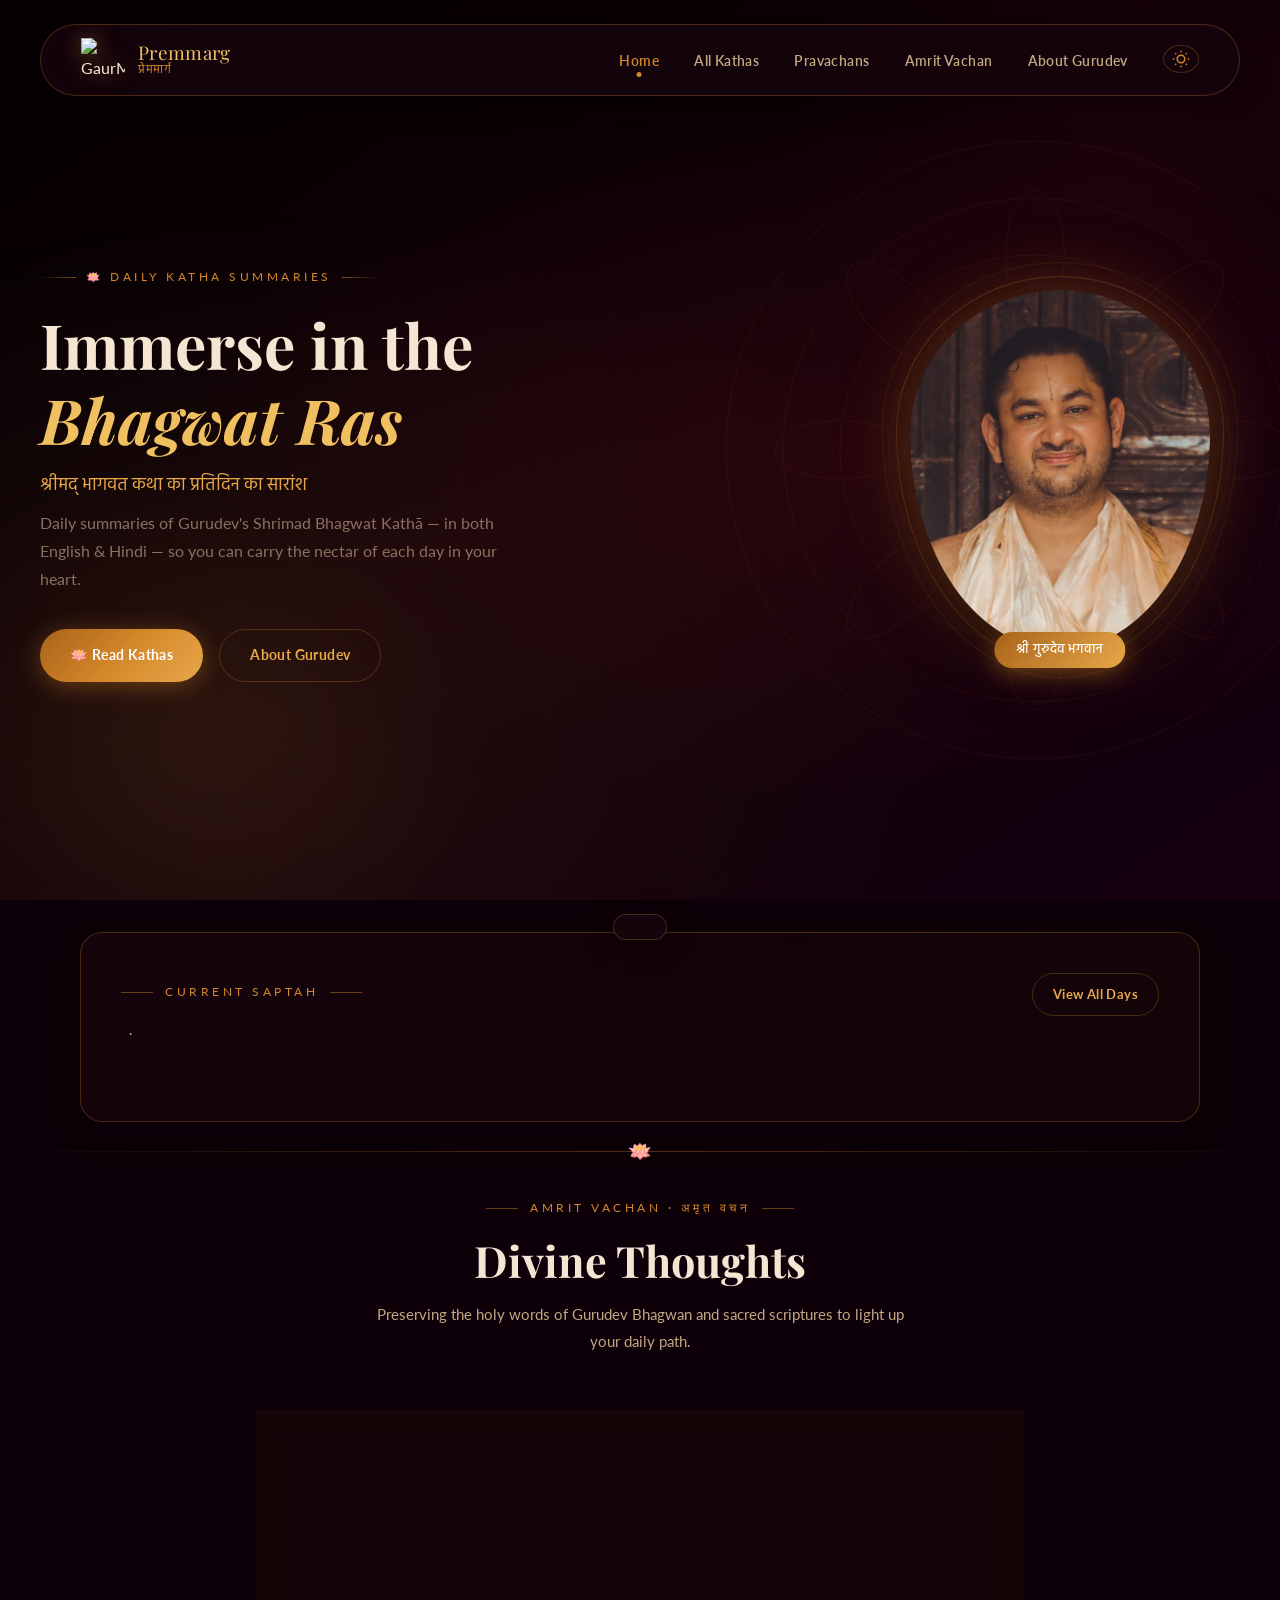
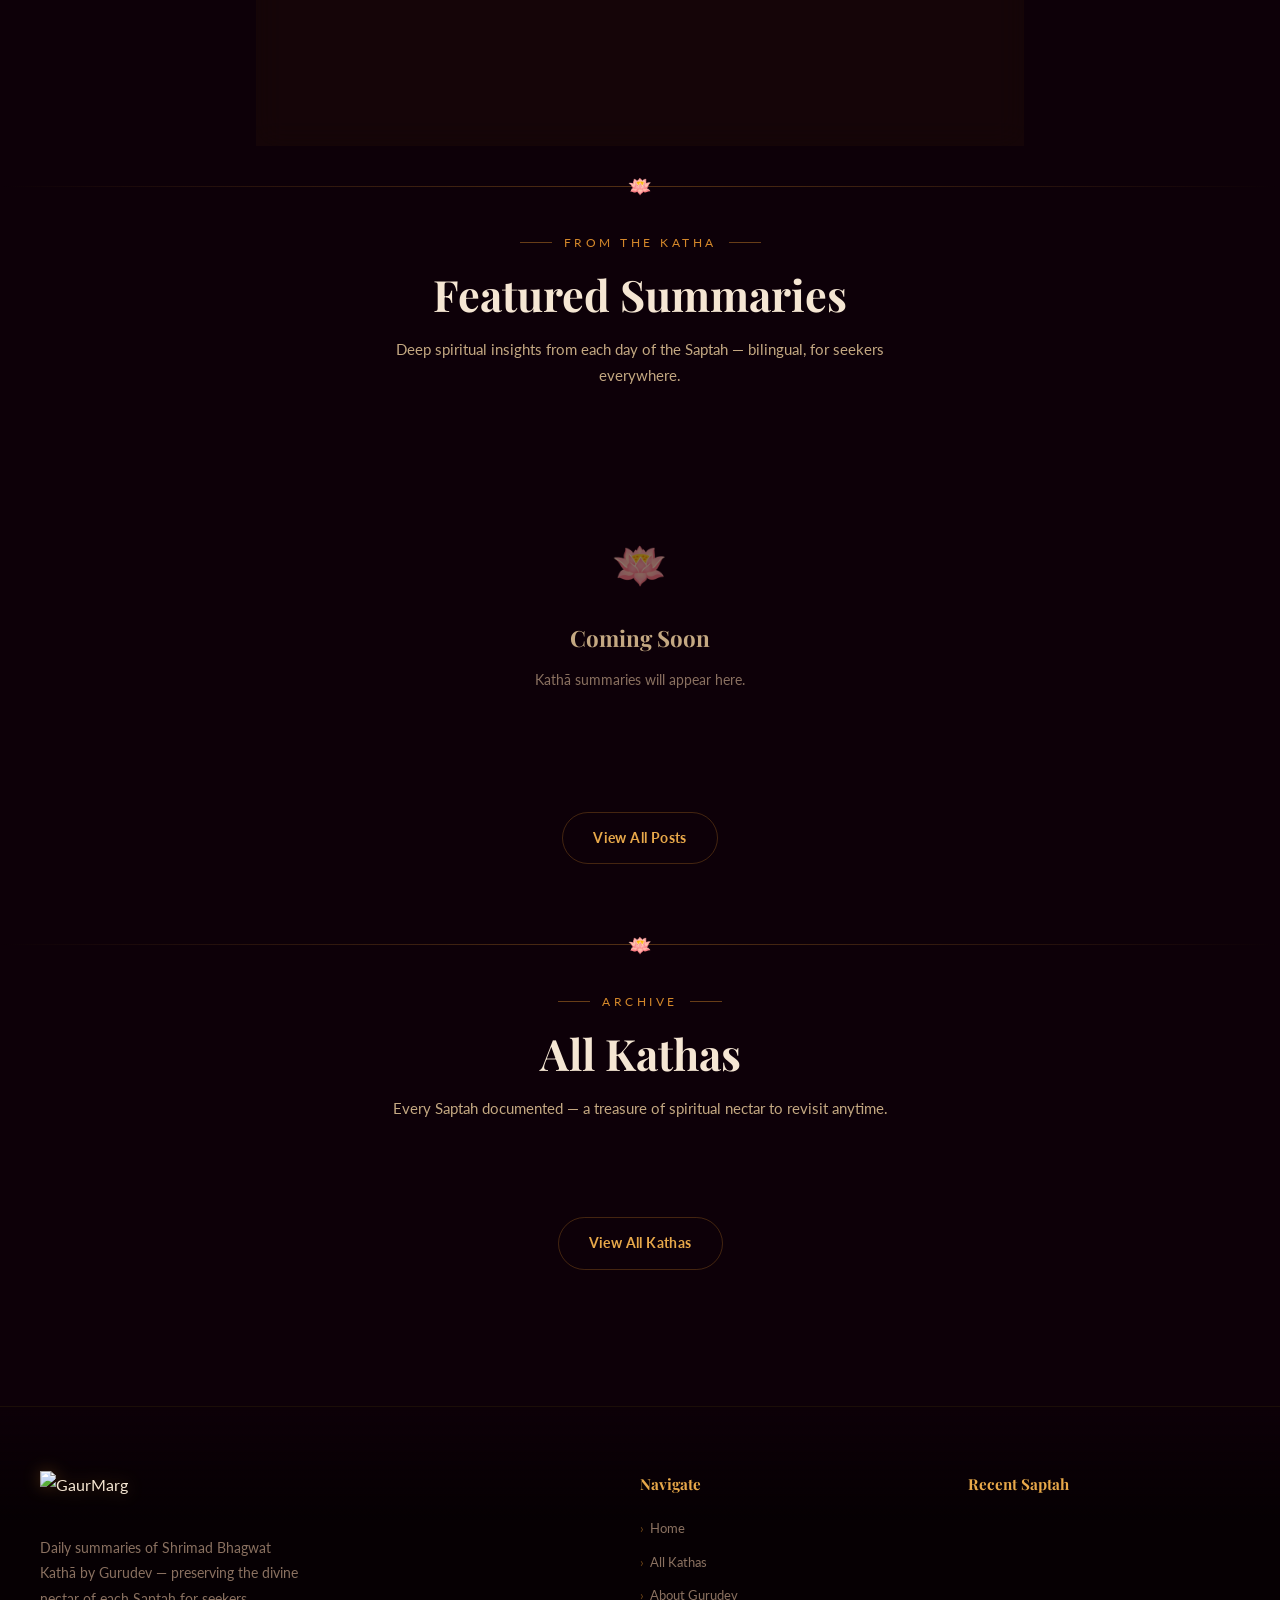
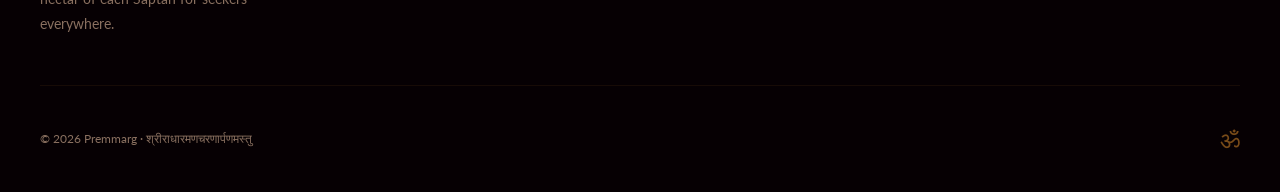
==== index.html @ 2e88b5cd "Support variable-duration Kathas (3-day and 7-day) and standalone Pravachans/Lectures" ====
<!DOCTYPE html>
<html lang="en">
<head>
  <meta charset="UTF-8">
  <meta name="viewport" content="width=device-width, initial-scale=1.0">
  <title>Premmarg – Shrimad Bhagwat Kathā Summaries</title>
  <meta name="description" content="Daily summaries of Shrimad Bhagwat Kathā by Gurudev — in English and Hindi. Immerse in the nectar of Bhagwat Ras.">
  <link rel="stylesheet" href="css/style.css?v=1.2">
  <script>
    (function() {
      var theme = localStorage.getItem('premmarg-theme') || 'dark';
      document.documentElement.setAttribute('data-theme', theme);
    })();
  </script>
</head>
<body data-page="home">

<!-- Lotus particles -->
<div class="page-bg"></div>
<div class="lotus-particles"></div>

<!-- Navbar -->
<nav class="navbar">
  <a href="index.html" class="nav-brand">
    <img src="uploads/logo.png" alt="GaurMarg" class="nav-logo">
    <div class="nav-brand-text">
      <span class="nav-brand-name">Premmarg</span>
      <span class="nav-brand-hi">प्रेममार्ग</span>
    </div>
  </a>
  <ul class="nav-links">
    <li><a href="index.html">Home</a></li>
    <li><a href="kathas.html">All Kathas</a></li>
    <li><a href="pravachans.html">Pravachans</a></li>
    <li><a href="quotes.html">Amrit Vachan</a></li>
    <li><a href="about.html">About Gurudev</a></li>
    <li>
      <button id="theme-toggle" class="btn-ghost" style="padding:4px 8px; border:1px solid var(--glass-border); border-radius:50%;" aria-label="Toggle Theme">
        <svg width="18" height="18" viewBox="0 0 24 24" fill="none" stroke="currentColor" stroke-width="2"><path d="M21 12.79A9 9 0 1 1 11.21 3 7 7 0 0 0 21 12.79z"></path></svg>
      </button>
    </li>
  </ul>
  <button class="nav-hamburger" aria-label="Menu" aria-expanded="false">
    <span></span><span></span><span></span>
  </button>
</nav>

<!-- HERO -->
<section class="hero">
  <div class="hero-glow"></div>
  <!-- SVG mandala in hero-mandala div -->
  <div class="hero-mandala">
    <svg viewBox="0 0 400 400" fill="none" stroke="#d4872a" stroke-width="0.6" xmlns="http://www.w3.org/2000/svg">
      <circle cx="200" cy="200" r="190"/>
      <circle cx="200" cy="200" r="155"/>
      <circle cx="200" cy="200" r="120"/>
      <circle cx="200" cy="200" r="90"/>
      <circle cx="200" cy="200" r="60"/>
      <!-- 8 petals -->
      <ellipse cx="200" cy="80" rx="18" ry="40" transform="rotate(0,200,200)"/>
      <ellipse cx="200" cy="80" rx="18" ry="40" transform="rotate(45,200,200)"/>
      <ellipse cx="200" cy="80" rx="18" ry="40" transform="rotate(90,200,200)"/>
      <ellipse cx="200" cy="80" rx="18" ry="40" transform="rotate(135,200,200)"/>
      <ellipse cx="200" cy="80" rx="18" ry="40" transform="rotate(180,200,200)"/>
      <ellipse cx="200" cy="80" rx="18" ry="40" transform="rotate(225,200,200)"/>
      <ellipse cx="200" cy="80" rx="18" ry="40" transform="rotate(270,200,200)"/>
      <ellipse cx="200" cy="80" rx="18" ry="40" transform="rotate(315,200,200)"/>
    </svg>
  </div>

  <div class="hero-inner">
    <div class="hero-text">
      <div class="hero-badge anim-hero-1">🪷 Daily Katha Summaries</div>
      <h1 class="hero-title anim-hero-2">
        Immerse in the<br><em>Bhagwat Ras</em>
      </h1>
      <p class="hero-hi anim-hero-3">श्रीमद् भागवत कथा का प्रतिदिन का सारांश</p>
      <p class="hero-desc anim-hero-3">Daily summaries of Gurudev's Shrimad Bhagwat Kathā — in both English &amp; Hindi — so you can carry the nectar of each day in your heart.</p>
      <div class="hero-actions anim-hero-4">
        <a href="kathas.html" class="btn btn-primary">🪷 Read Kathas</a>
        <a href="about.html" class="btn btn-outline">About Gurudev</a>
      </div>
    </div>

    <div class="hero-img-wrap anim-hero-5">
      <div class="hero-img-ring">
        <img src="uploads/gurudev.jpg" alt="Gurudev – Shrimad Bhagwat Katha">
        <div class="hero-img-label">श्री गुरुदेव भगवान</div>
      </div>
    </div>
  </div>
</section>

<!-- LATEST SAPTAH STRIP -->
<div style="max-width:1200px;margin:2rem auto 1.8rem;padding:0 2.5rem;">
  <div class="latest-saptah-strip reveal" id="latest-saptah-wrap">
    <div class="strip-header">
      <div>
        <div class="section-label" style="text-align:left;justify-content:flex-start;">Current Saptah</div>
        <h2 class="section-title" id="latest-saptah-title" style="font-size:1.6rem;margin-bottom:0.3rem;">
          <span class="strip-saptah-title"></span>
        </h2>
        <div class="strip-meta">
          <span class="strip-saptah-loc"></span>
          <span>·</span>
          <span class="strip-saptah-year"></span>
        </div>
        <p style="font-family:var(--font-hindi);color:var(--saffron);font-size:0.95rem;margin-top:0.3rem;" class="strip-saptah-title-hi"></p>
      </div>
      <a href="#" class="btn btn-sm btn-outline strip-saptah-link">View All Days</a>
    </div>
    <div class="strip-days" id="strip-days"></div>
  </div>
</div>

<hr class="hr-gold">

<!-- DAILY QUOTES (AMRIT VACHAN) -->
<section class="section section-quotes" style="padding: 1.8rem 1.4rem 2rem;">
  <div class="section-header">
    <div class="section-label">Amrit Vachan · अमृत वचन</div>
    <h2 class="section-title">Divine Thoughts</h2>
    <p class="section-desc">Preserving the holy words of Gurudev Bhagwan and sacred scriptures to light up your daily path.</p>
  </div>
  
  <div class="quotes-container">
    <div class="glass-card quote-card reveal">
      <div class="quote-symbol quote-open">“</div>
      <div class="quote-content-wrap">
        <p class="quote-text-hi font-hindi" id="quote-hi" style="transition: opacity 0.25s;">कमल के समान बनो—संसार के कीचड़ में रहकर भी अपनी पवित्रता और सुगंध को कभी मत खोना।</p>
        <p class="quote-text-en" id="quote-en" style="transition: opacity 0.25s;">Be like a lotus—even when living in the mud of the world, never lose your purity and fragrance.</p>
        <div class="quote-source" id="quote-source" style="transition: opacity 0.25s;">— श्री गुरुदेव भगवान (Gurudev Bhagwan)</div>
      </div>
      <div class="quote-symbol quote-close">”</div>
      
      <div style="display:flex; gap:12px; flex-wrap:wrap; justify-content:center; margin-top:0.5rem; width:100%; position:relative; z-index:3;">
        <button class="btn btn-sm btn-outline" id="next-quote-btn" style="border-radius: var(--radius-full); padding: 8px 20px;">
          दूसरा विचार (Next Quote) &nbsp;➔
        </button>
        <a href="quotes.html" class="btn btn-sm btn-outline" style="border-radius: var(--radius-full); padding: 8px 20px; text-decoration:none; display:inline-flex; align-items:center;">
          सभी विचार (All Quotes) &nbsp;🪷
        </a>
      </div>
    </div>
  </div>
</section>

<hr class="hr-gold">

<!-- FEATURED POSTS -->
<section class="section">
  <div class="section-header">
    <div class="section-label">From the Katha</div>
    <h2 class="section-title">Featured Summaries</h2>
    <p class="section-desc">Deep spiritual insights from each day of the Saptah — bilingual, for seekers everywhere.</p>
  </div>
  <div id="featured-posts-wrap"></div>
  <div class="text-center" style="margin-top:2.5rem;">
    <a href="kathas.html" class="btn btn-outline">View All Posts</a>
  </div>
</section>

<hr class="hr-gold">

<!-- ALL SAPTAHS -->
<section class="section">
  <div class="section-header">
    <div class="section-label">Archive</div>
    <h2 class="section-title">All Kathas</h2>
    <p class="section-desc">Every Saptah documented — a treasure of spiritual nectar to revisit anytime.</p>
  </div>
  <div id="all-saptahs-wrap"></div>
  <div class="text-center" style="margin-top:2.5rem;">
    <a href="kathas.html" class="btn btn-outline">View All Kathas</a>
  </div>
</section>

<!-- FOOTER -->
<footer>
  <div class="footer-inner">
    <div class="footer-brand">
      <img src="uploads/logo.png" alt="GaurMarg" class="footer-brand-logo">
      <p>Daily summaries of Shrimad Bhagwat Kathā by Gurudev — preserving the divine nectar of each Saptah for seekers everywhere.</p>
    </div>
    <div class="footer-col">
      <h4>Navigate</h4>
      <ul>
        <li><a href="index.html">Home</a></li>
        <li><a href="kathas.html">All Kathas</a></li>
        <li><a href="about.html">About Gurudev</a></li>
      </ul>
    </div>
    <div class="footer-col">
      <h4>Recent Saptah</h4>
      <ul id="footer-saptahs"></ul>
    </div>
  </div>
  <div class="footer-bottom">
    <span>© 2026 Premmarg · श्रीराधारमणचरणार्पणमस्तु</span>
    <span class="footer-om">ॐ</span>
  </div>
</footer>

<div id="toast"></div>
<script src="js/data.js"></script>
<script src="js/app.js"></script>
<script>
  // Populate footer saptahs
  document.addEventListener('DOMContentLoaded', () => {
    const ul = document.getElementById('footer-saptahs');
    if (ul) {
      ul.innerHTML = Data.getSaptahs().slice(0,4).map(s =>
        `<li><a href="katha.html?slug=${s.slug}">${s.title} ${s.year}</a></li>`
      ).join('');
    }
  });
</script>
</body>
</html>
---- css/style.css ----
/* ============================================================
   PREMMARG BLOG — Spiritual Design System
   Shrimad Bhagwat Kathā Blog Platform
   ============================================================ */

@import url('https://fonts.googleapis.com/css2?family=Playfair+Display:ital,wght@0,400;0,600;0,700;1,400;1,600&family=Lato:wght@300;400;700&family=Hind:wght@300;400;500;600&family=Tiro+Devanagari+Hindi&display=swap');

/* ===== CSS VARIABLES ===== */
:root {
  --bg-deep:        #060003;
  --bg-primary:     #0d0008;
  --bg-secondary:   #150010;
  --bg-card:        rgba(22, 4, 12, 0.85);

  --saffron:        #d4872a;
  --saffron-light:  #e8a84a;
  --saffron-dark:   #a86218;
  --gold:           #f0c060;
  --gold-light:     #ffd97a;
  --crimson:        #8b1a1a;
  --crimson-light:  #b02424;
  --lotus-pink:     #c4607a;
  --maroon:         #4a0010;

  --text-primary:   #f5e6d3;
  --text-secondary: #c4a882;
  --text-muted:     #8a7060;
  --text-gold:      #f0c060;

  --glass-bg:          rgba(212, 135, 42, 0.04);
  --glass-bg-hover:    rgba(212, 135, 42, 0.09);
  --glass-border:      rgba(212, 135, 42, 0.28); /* Highlighted borders for clear separation */
  --glass-border-hover:rgba(212, 135, 42, 0.65); /* Highlighted hover state */
  --glass-glow:        rgba(212, 135, 42, 0.18);

  --font-heading: 'Playfair Display', Georgia, serif;
  --font-body:    'Lato', sans-serif;
  --font-hindi:   'Hind', 'Tiro Devanagari Hindi', sans-serif;

  --radius-sm:   8px;
  --radius-md:   14px;
  --radius-lg:   22px;
  --radius-xl:   32px;
  --radius-full: 9999px;

  --shadow-card:  0 4px 30px rgba(0,0,0,0.45);
  --shadow-glow:  0 0 40px rgba(212,135,42,0.2);
  --shadow-hover: 0 10px 45px rgba(212,135,42,0.28);

  --transition-fast: 0.2s ease;
  --transition-mid:  0.38s ease;
  --transition-slow: 0.65s ease;
}

[data-theme="light"] {
  --bg-deep:        #f8fafc;
  --bg-primary:     #ffffff;
  --bg-secondary:   #f1f5f9;
  --bg-card:        #ffffff;

  --saffron:        #ea580c; /* Vibrant orange / saffron */
  --saffron-light:  #f97316;
  --saffron-dark:   #c2410c;
  --gold:           #b45309;
  --gold-light:     #d97706;
  --crimson:        #991b1b;
  --crimson-light:  #dc2626;
  --lotus-pink:     #db2777;
  --maroon:         #7f1d1d;

  --text-primary:   #0f172a; /* Deep slate navy for headings */
  --text-secondary: #334155; /* Charcoal for body copy */
  --text-muted:     #64748b; /* Slate gray for captions */
  --text-gold:      #ea580c;

  --glass-bg:          rgba(255, 255, 255, 0.85);
  --glass-bg-hover:    rgba(248, 250, 252, 0.95);
  --glass-border:      rgba(226, 232, 240, 0.8);
  --glass-border-hover:rgba(203, 213, 225, 1);
  --glass-glow:        rgba(234, 88, 12, 0.05);

  --shadow-card:  0 10px 30px rgba(15, 23, 42, 0.08);
  --shadow-glow:  0 0 40px rgba(234, 88, 12, 0.04);
  --shadow-hover: 0 20px 40px rgba(15, 23, 42, 0.15);
}

[data-theme="light"] .strip-day {
  background: var(--bg-card);
  border-color: var(--glass-border);
}
[data-theme="light"] .strip-day:hover {
  background: var(--glass-bg-hover);
  border-color: var(--saffron);
  box-shadow: var(--shadow-card);
}

/* ===== RESET ===== */
*, *::before, *::after { box-sizing: border-box; margin: 0; padding: 0; }
html { scroll-behavior: smooth; font-size: 16px; }
img, video { max-width: 100%; display: block; }
a { color: inherit; }
button { font-family: inherit; cursor: pointer; }

/* ===== BASE ===== */
body {
  background: var(--bg-primary);
  color: var(--text-primary);
  font-family: var(--font-body);
  line-height: 1.75;
  min-height: 100vh;
  overflow-x: hidden;
}

/* ===== SCROLLBAR ===== */
::-webkit-scrollbar { width: 5px; }
::-webkit-scrollbar-track { background: var(--bg-deep); }
::-webkit-scrollbar-thumb { background: var(--saffron-dark); border-radius: 3px; }
::-webkit-scrollbar-thumb:hover { background: var(--saffron); }

/* ===== FIXED BACKGROUND ===== */
.page-bg {
  position: fixed;
  inset: 0;
  z-index: -2;
  background: linear-gradient(145deg, var(--bg-deep) 0%, var(--bg-primary) 45%, var(--bg-secondary) 100%);
  overflow: hidden;
  pointer-events: none;
}
.page-bg::before {
  content: '';
  position: absolute;
  width: 700px; height: 700px;
  background: radial-gradient(circle, rgba(139,26,26,0.1) 0%, transparent 70%);
  top: -200px; right: -200px;
  border-radius: 50%;
  animation: float-orb 10s ease-in-out infinite;
}
.page-bg::after {
  content: '';
  position: absolute;
  width: 600px; height: 600px;
  background: radial-gradient(circle, rgba(212,135,42,0.07) 0%, transparent 70%);
  bottom: -150px; left: -100px;
  border-radius: 50%;
  animation: float-orb 13s ease-in-out infinite reverse;
}

/* ===== LOTUS PARTICLES ===== */
.lotus-particles {
  position: fixed;
  inset: 0;
  z-index: -1;
  pointer-events: none;
  overflow: hidden;
}
.lotus-p {
  position: absolute;
  opacity: 0;
  color: var(--saffron);
  animation: lotus-float linear infinite;
  font-size: 1rem;
}

/* ===== NAVBAR ===== */
.navbar {
  position: fixed;
  top: 1.5rem;
  left: 50%;
  transform: translateX(-50%);
  width: calc(100% - 3rem);
  max-width: 1200px;
  height: 72px;
  z-index: 1000;
  display: flex;
  align-items: center;
  justify-content: space-between;
  padding: 0 2.5rem;
  background: var(--bg-card);
  backdrop-filter: blur(24px);
  -webkit-backdrop-filter: blur(24px);
  border: 1.5px solid var(--glass-border);
  border-radius: var(--radius-full);
  box-shadow: var(--shadow-card);
  transition: var(--transition-mid);
}
.navbar.scrolled {
  top: 0.75rem;
  height: 64px;
  background: var(--bg-primary);
  border-color: var(--glass-border-hover);
  box-shadow: var(--shadow-hover);
}
.nav-brand {
  display: flex;
  align-items: center;
  gap: 13px;
  text-decoration: none;
}
.nav-logo {
  height: 44px;
  width: 44px;
  object-fit: contain;
  filter: drop-shadow(0 0 10px rgba(212,135,42,0.5));
  transition: var(--transition-fast);
}
.nav-brand:hover .nav-logo { filter: drop-shadow(0 0 16px rgba(212,135,42,0.8)); }
.nav-brand-text { display: flex; flex-direction: column; line-height: 1.2; }
.nav-brand-name {
  font-family: var(--font-heading);
  font-size: 1.18rem;
  color: var(--gold);
  letter-spacing: 0.3px;
}
.nav-brand-hi {
  font-family: var(--font-hindi);
  font-size: 0.72rem;
  color: var(--saffron);
  letter-spacing: 0.5px;
}
.nav-links {
  display: flex;
  align-items: center;
  gap: 2.2rem;
  list-style: none;
}
.nav-links a {
  color: var(--text-secondary);
  text-decoration: none;
  font-size: 0.88rem;
  font-weight: 600;
  letter-spacing: 0.4px;
  position: relative;
  transition: var(--transition-fast);
  padding: 6px 0;
}
.nav-links a::after {
  content: '';
  position: absolute;
  bottom: -2px; left: 50%;
  transform: translateX(-50%) scale(0);
  width: 5px; height: 5px;
  background: var(--saffron);
  border-radius: 50%;
  transition: var(--transition-fast);
}
.nav-links a:hover,
.nav-links a.active { color: var(--saffron); }
.nav-links a:hover::after,
.nav-links a.active::after { transform: translateX(-50%) scale(1); }
.nav-hamburger {
  display: none;
  flex-direction: column;
  gap: 5px;
  padding: 6px;
  background: none;
  border: none;
}
.nav-hamburger span {
  width: 22px; height: 2px;
  background: var(--saffron);
  border-radius: 2px;
  transition: var(--transition-fast);
  display: block;
}

/* Mobile nav */
@media (max-width: 660px) {
  .nav-hamburger { display: flex; }
  .nav-links {
    display: none;
    position: fixed;
    top: 88px; /* Position right below the floating navbar */
    left: 1.5rem; right: 1.5rem;
    flex-direction: column;
    background: var(--bg-card);
    backdrop-filter: blur(24px);
    border: 1.5px solid var(--glass-border);
    border-radius: var(--radius-lg);
    box-shadow: var(--shadow-hover);
    padding: 1.8rem 2rem;
    gap: 1.4rem;
    align-items: flex-start;
    z-index: 999;
  }
  .nav-links.open { display: flex; }
  .navbar { padding: 0 1.4rem; }
}

/* ===== HERO ===== */
.hero {
  min-height: 100vh;
  display: flex;
  align-items: center;
  position: relative;
  overflow: hidden;
  padding: 100px 2.5rem 60px;
}
.hero-glow {
  position: absolute;
  inset: 0;
  background:
    radial-gradient(ellipse at 65% 50%, rgba(139,26,26,0.2) 0%, transparent 55%),
    radial-gradient(ellipse at 20% 80%, rgba(212,135,42,0.1) 0%, transparent 50%);
  pointer-events: none;
}
.hero-mandala {
  position: absolute;
  right: -80px; top: 50%;
  transform: translateY(-50%);
  width: 650px; height: 650px;
  opacity: 0.07; /* Increased opacity for better visibility */
  animation: spin-slow 80s linear infinite;
  pointer-events: none;
}
.hero-mandala svg { width: 100%; height: 100%; }
.hero-inner {
  position: relative;
  z-index: 2;
  max-width: 1200px;
  margin: 0 auto;
  width: 100%;
  display: grid;
  grid-template-columns: 1fr 360px;
  gap: 4rem;
  align-items: center;
}
.hero-badge {
  display: inline-flex;
  align-items: center;
  gap: 10px;
  font-size: 0.72rem;
  letter-spacing: 3.5px;
  text-transform: uppercase;
  color: var(--saffron);
  margin-bottom: 1.2rem;
}
.hero-badge::before, .hero-badge::after {
  content: '';
  height: 1px; width: 36px;
  background: linear-gradient(90deg, transparent, var(--saffron));
  opacity: 0.6;
}
.hero-badge::after { background: linear-gradient(90deg, var(--saffron), transparent); }
.hero-title {
  font-family: var(--font-heading);
  font-size: clamp(2.4rem, 5vw, 3.9rem);
  font-weight: 700;
  line-height: 1.2;
  margin-bottom: 0.8rem;
  color: var(--text-primary);
}
.hero-title em { color: var(--gold); font-style: italic; }
.hero-hi {
  font-family: var(--font-hindi);
  font-size: 1.15rem;
  color: var(--saffron-light);
  margin-bottom: 0.5rem;
  line-height: 1.8;
}
.hero-desc {
  font-size: 0.97rem;
  color: var(--text-muted);
  max-width: 480px;
  line-height: 1.8;
  margin-bottom: 2.2rem;
}
.hero-actions {
  display: flex;
  gap: 1rem;
  flex-wrap: wrap;
}

/* Hero image */
.hero-img-wrap {
  position: relative;
  display: flex;
  justify-content: center;
  z-index: 1;
}
.hero-img-wrap::before {
  content: '';
  position: absolute;
  width: 380px; height: 380px;
  background: radial-gradient(circle, rgba(212, 135, 42, 0.16) 0%, transparent 70%);
  top: 50%; left: 50%;
  transform: translate(-50%, -50%);
  z-index: -1;
  pointer-events: none;
  animation: ring-breathe 8s ease-in-out infinite;
}
.hero-img-ring {
  position: relative;
  width: 300px; height: 360px;
  z-index: 2;
}
.hero-img-ring::before,
.hero-img-ring::after {
  content: '';
  position: absolute;
  border-radius: 50% 50% 50% 50% / 40% 40% 60% 60%;
  border: 1px solid rgba(212,135,42,0.25);
  animation: ring-breathe 5s ease-in-out infinite;
}
.hero-img-ring::before { inset: -14px; }
.hero-img-ring::after  { inset: -28px; border-color: rgba(212,135,42,0.1); animation-delay: 0.8s; }
.hero-img-ring img {
  width: 100%; height: 100%;
  object-fit: cover;
  border-radius: 50% 50% 50% 50% / 40% 40% 60% 60%;
  box-shadow: 0 0 70px rgba(212,135,42,0.35), 0 20px 60px rgba(0,0,0,0.5);
  filter: brightness(0.95) saturate(1.1);
}
.hero-img-label {
  position: absolute;
  bottom: -18px; left: 50%;
  transform: translateX(-50%);
  background: linear-gradient(135deg, var(--saffron-dark), var(--saffron-light));
  color: #fff;
  padding: 7px 22px;
  border-radius: var(--radius-full);
  font-family: var(--font-hindi);
  font-size: 0.8rem;
  font-weight: 500;
  white-space: nowrap;
  box-shadow: 0 4px 24px rgba(212,135,42,0.45);
  letter-spacing: 0.3px;
}

/* ===== BUTTONS ===== */
.btn {
  display: inline-flex;
  align-items: center;
  gap: 8px;
  padding: 13px 30px;
  border-radius: var(--radius-full);
  font-size: 0.88rem;
  font-weight: 700;
  letter-spacing: 0.4px;
  text-decoration: none;
  border: none;
  cursor: pointer;
  transition: var(--transition-mid);
  white-space: nowrap;
  font-family: var(--font-body);
}
.btn-primary {
  background: linear-gradient(135deg, var(--saffron-dark) 0%, var(--saffron) 50%, var(--saffron-light) 100%);
  color: #fff;
  box-shadow: 0 4px 24px rgba(212,135,42,0.38);
}
.btn-primary:hover {
  transform: translateY(-3px);
  box-shadow: 0 10px 36px rgba(212,135,42,0.55);
}
.btn-outline {
  background: transparent;
  color: var(--saffron-light);
  border: 1px solid var(--glass-border);
}
.btn-outline:hover {
  background: var(--glass-bg-hover);
  border-color: rgba(212,135,42,0.45);
  transform: translateY(-3px);
}
.btn-sm {
  padding: 9px 20px;
  font-size: 0.81rem;
}
.btn-ghost {
  background: transparent;
  color: var(--saffron);
  border: none;
  padding: 8px 0;
  font-size: 0.85rem;
  display: inline-flex;
  align-items: center;
  gap: 6px;
  transition: var(--transition-fast);
}
.btn-ghost:hover { gap: 12px; color: var(--saffron-light); }

/* ===== SECTION ===== */
.section {
  padding: 4.5rem 2.5rem;
  max-width: 1200px;
  margin: 0 auto;
  width: 100%;
}
.hr-gold + .section,
.hr-gold + .section-quotes {
  padding-top: 1.8rem !important;
}
.full-width-section {
  padding: 80px 2.5rem;
  width: 100%;
}
.full-width-section > .section-inner {
  max-width: 1200px;
  margin: 0 auto;
}
.section-header {
  text-align: center;
  margin-bottom: 3.5rem;
}
.section-label {
  display: inline-flex;
  align-items: center;
  gap: 12px;
  font-size: 0.72rem;
  letter-spacing: 3.5px;
  text-transform: uppercase;
  color: var(--saffron);
  margin-bottom: 0.9rem;
}
.section-label::before,
.section-label::after {
  content: '';
  width: 32px; height: 1px;
  background: var(--saffron);
  opacity: 0.45;
}
.section-title {
  font-family: var(--font-heading);
  font-size: clamp(1.9rem, 3.5vw, 2.7rem);
  color: var(--text-primary);
  margin-bottom: 0.9rem;
  line-height: 1.25;
}
.section-desc {
  color: var(--text-secondary);
  max-width: 540px;
  margin: 0 auto;
  font-size: 0.95rem;
}

/* ===== GLASS CARD ===== */
.glass-card {
  background: var(--glass-bg);
  border: 1.5px solid var(--glass-border);
  border-radius: var(--radius-lg);
  backdrop-filter: blur(14px);
  -webkit-backdrop-filter: blur(14px);
  transition: var(--transition-mid);
  overflow: hidden;
}
.glass-card:hover {
  background: var(--glass-bg-hover);
  border-color: var(--glass-border-hover);
  box-shadow: var(--shadow-hover);
  transform: translateY(-5px);
}
.glass-card-link {
  text-decoration: none;
  color: inherit;
  display: block;
}

/* ===== SAPTAH CARDS ===== */
.saptah-grid {
  display: grid;
  grid-template-columns: repeat(auto-fill, minmax(340px, 1fr));
  gap: 1.6rem;
}
.saptah-card {
  padding: 2.2rem;
  position: relative;
}
.saptah-card::before {
  content: '';
  position: absolute;
  top: 0; left: 2rem; right: 2rem;
  height: 2px;
  background: linear-gradient(90deg, transparent, var(--saffron), transparent);
  opacity: 0;
  transition: var(--transition-mid);
}
.glass-card:hover .saptah-card::before,
.saptah-card:hover::before { opacity: 1; }
.saptah-year-tag {
  display: inline-flex;
  align-items: center;
  gap: 6px;
  background: rgba(212,135,42,0.1);
  border: 1px solid rgba(212,135,42,0.22);
  border-radius: var(--radius-full);
  padding: 3px 14px;
  font-size: 0.73rem;
  color: var(--saffron-light);
  letter-spacing: 1px;
  margin-bottom: 1rem;
}
.saptah-card-title {
  font-family: var(--font-heading);
  font-size: 1.35rem;
  color: var(--text-primary);
  margin-bottom: 0.35rem;
  line-height: 1.35;
}
.saptah-card-location {
  display: flex;
  align-items: center;
  gap: 5px;
  font-size: 0.8rem;
  color: var(--text-secondary);
  margin-bottom: 1.1rem;
}
.saptah-card-desc {
  font-size: 0.87rem;
  color: var(--text-muted);
  line-height: 1.75;
  display: -webkit-box;
  -webkit-line-clamp: 3;
  -webkit-box-orient: vertical;
  overflow: hidden;
  margin-bottom: 1.4rem;
}
.saptah-card-footer {
  display: flex;
  align-items: center;
  justify-content: space-between;
}
.day-dots {
  display: flex;
  gap: 5px;
}
.day-dot {
  width: 30px; height: 30px;
  border-radius: 50%;
  border: 1px solid rgba(212,135,42,0.2);
  background: rgba(212,135,42,0.06);
  display: flex;
  align-items: center;
  justify-content: center;
  font-size: 0.65rem;
  color: var(--text-muted);
  transition: var(--transition-fast);
}
.day-dot.filled {
  background: rgba(212,135,42,0.2);
  border-color: var(--saffron);
  color: var(--saffron-light);
}

/* ===== POST CARDS ===== */
.post-grid {
  display: grid;
  grid-template-columns: repeat(auto-fill, minmax(290px, 1fr));
  gap: 1.5rem;
}
.post-card {
  padding: 1.9rem;
  display: flex;
  flex-direction: column;
  text-decoration: none;
  color: inherit;
  position: relative;
  overflow: hidden;
}
.post-card::before {
  content: '';
  position: absolute;
  top: 0; left: 0; right: 0;
  height: 4px;
  background: linear-gradient(90deg, var(--saffron), var(--saffron-light));
  opacity: 0.85;
  transition: var(--transition-mid);
}
.post-card:hover::before {
  opacity: 1;
  height: 6px;
}
.post-card-tags {
  display: flex;
  gap: 6px;
  flex-wrap: wrap;
  margin-bottom: 1rem;
}
.tag {
  border-radius: var(--radius-full);
  padding: 3px 13px;
  font-size: 0.7rem;
  letter-spacing: 0.4px;
  border: 1px solid;
}
.tag-day {
  background: rgba(212,135,42,0.1);
  border-color: rgba(212,135,42,0.25);
  color: var(--saffron-light);
}
.tag-featured {
  background: rgba(240,192,96,0.08);
  border-color: rgba(240,192,96,0.2);
  color: var(--gold);
}
.tag-hindi {
  background: rgba(196,96,122,0.08);
  border-color: rgba(196,96,122,0.2);
  color: var(--lotus-pink);
  font-family: var(--font-hindi);
}
.post-card-title {
  font-family: var(--font-heading);
  font-size: 1.15rem;
  color: var(--text-primary);
  line-height: 1.4;
  margin-bottom: 0.6rem;
  flex: 1;
}
.post-card-excerpt {
  font-size: 0.84rem;
  color: var(--text-muted);
  line-height: 1.75;
  display: -webkit-box;
  -webkit-line-clamp: 3;
  -webkit-box-orient: vertical;
  overflow: hidden;
  margin-bottom: 1.3rem;
}
.post-card-read {
  display: flex;
  align-items: center;
  gap: 6px;
  color: var(--saffron);
  font-size: 0.82rem;
  font-weight: 700;
  letter-spacing: 0.3px;
  transition: var(--transition-fast);
}
.post-card:hover .post-card-read { gap: 12px; }

/* ===== FEATURED HERO POSTS ===== */
.featured-duo {
  display: grid;
  grid-template-columns: 3fr 2fr;
  gap: 1.5rem;
  margin-bottom: 1.5rem;
}
.featured-single {
  max-width: 850px;
  margin: 0 auto 1.5rem;
}
.featured-full {
  padding: 2.8rem;
  position: relative;
  overflow: hidden;
}
.featured-full::after {
  content: '॥';
  position: absolute;
  bottom: 1.5rem; right: 2rem;
  font-family: var(--font-heading);
  font-size: 5rem;
  color: var(--saffron);
  opacity: 0.05;
  line-height: 1;
}
.featured-main {
  padding: 2.8rem;
  position: relative;
  overflow: hidden;
}
.featured-main::after {
  content: '॥';
  position: absolute;
  bottom: 1.5rem; right: 2rem;
  font-family: var(--font-heading);
  font-size: 5rem;
  color: var(--saffron);
  opacity: 0.05;
  line-height: 1;
}
.featured-main .post-card-title {
  font-size: 1.55rem;
  margin-bottom: 1rem;
}
.featured-side {
  padding: 2rem;
}
.featured-side .post-card-title {
  font-size: 1.1rem;
}

.latest-saptah-strip {
  background: linear-gradient(135deg, var(--bg-card), rgba(212, 135, 42, 0.03));
  border: 1.5px solid var(--glass-border);
  border-radius: var(--radius-lg);
  padding: 2.5rem;
  margin-bottom: 1rem;
  box-shadow: 0 15px 35px rgba(0, 0, 0, 0.15), inset 0 0 25px rgba(212, 135, 42, 0.02);
  transition: var(--transition-mid);
}
[data-theme="light"] .latest-saptah-strip {
  background: linear-gradient(135deg, #ffffff, rgba(212, 135, 42, 0.02));
  border-color: rgba(212, 135, 42, 0.2);
  box-shadow: 0 15px 35px rgba(212, 135, 42, 0.05);
}
.latest-saptah-strip:hover {
  border-color: rgba(212, 135, 42, 0.4);
  box-shadow: var(--shadow-hover);
}
.strip-header {
  display: flex;
  align-items: flex-start;
  justify-content: space-between;
  margin-bottom: 2rem;
  gap: 1rem;
  flex-wrap: wrap;
}
.strip-meta {
  display: flex;
  align-items: center;
  gap: 8px;
  font-size: 0.8rem;
  color: var(--text-secondary);
  margin-top: 0.3rem;
}
.strip-days {
  display: grid;
  grid-template-columns: repeat(7, 1fr);
  gap: 0.8rem;
}
.strip-day {
  display: flex;
  flex-direction: column;
  align-items: center;
  gap: 0.5rem;
  text-decoration: none;
  padding: 1rem 0.5rem;
  border-radius: var(--radius-md);
  border: 1.5px solid var(--glass-border);
  background: rgba(212, 135, 42, 0.07); /* Lighter saffron glow tint in dark mode */
  transition: var(--transition-fast);
  text-align: center;
}
.strip-day:hover {
  background: rgba(212, 135, 42, 0.12);
  border-color: var(--saffron);
  transform: translateY(-3px);
  box-shadow: 0 4px 15px rgba(212, 135, 42, 0.15);
}
.strip-day.has-post {
  border-color: rgba(212, 135, 42, 0.45); /* Highlight cards that have posts */
}
.strip-day.active {
  background: rgba(212, 135, 42, 0.2);
  border-color: var(--saffron);
}
.strip-day-num {
  width: 34px; height: 34px;
  border-radius: 50%;
  background: rgba(212,135,42,0.12);
  border: 1px solid rgba(212,135,42,0.25);
  display: flex;
  align-items: center;
  justify-content: center;
  font-family: var(--font-heading);
  font-size: 0.95rem;
  color: var(--saffron-light);
  transition: var(--transition-fast);
}
.strip-day:hover .strip-day-num,
.strip-day.active .strip-day-num {
  background: var(--saffron);
  color: #fff;
  border-color: var(--saffron);
}
.strip-day-label {
  font-size: 0.62rem;
  color: var(--text-muted);
  letter-spacing: 0.5px;
  line-height: 1.3;
  display: -webkit-box;
  -webkit-line-clamp: 2;
  -webkit-box-orient: vertical;
  overflow: hidden;
}
.strip-day-status {
  width: 6px; height: 6px;
  border-radius: 50%;
  background: var(--text-muted);
  opacity: 0.4;
}
.strip-day.has-post .strip-day-status {
  background: var(--saffron);
  opacity: 1;
  box-shadow: 0 0 6px rgba(212,135,42,0.6);
}

/* ===== PAGE HERO BANNER ===== */
.page-banner {
  padding: 160px 2.5rem 70px;
  text-align: center;
  position: relative;
  overflow: hidden;
}
.page-banner::before {
  content: '';
  position: absolute;
  inset: 0;
  background: radial-gradient(ellipse at center top, rgba(212,135,42,0.1) 0%, transparent 60%);
}
.page-banner-om {
  font-size: 1.2rem;
  color: var(--saffron);
  opacity: 0.7;
  margin-bottom: 0.8rem;
  letter-spacing: normal;
}
.page-banner-title {
  font-family: var(--font-heading);
  font-size: clamp(2.2rem, 4.5vw, 3.2rem);
  color: var(--text-primary);
  margin-bottom: 0.5rem;
  position: relative;
}
.page-banner-hi {
  font-family: var(--font-hindi);
  color: var(--saffron);
  font-size: 1.05rem;
  position: relative;
  margin-bottom: 1rem;
}
.page-banner-desc {
  color: var(--text-muted);
  font-size: 0.93rem;
  max-width: 520px;
  margin: 0 auto;
  position: relative;
}

/* ===== DAY TIMELINE (Katha page) ===== */
.day-timeline {
  display: flex;
  flex-direction: column;
  gap: 0.8rem;
}
.timeline-item {
  display: grid;
  grid-template-columns: 62px 1fr auto;
  gap: 1.4rem;
  align-items: center;
  text-decoration: none;
  color: inherit;
  padding: 1.3rem 1.5rem;
  border-radius: var(--radius-md);
  border: 1px solid transparent;
  transition: var(--transition-fast);
}
.timeline-item:hover {
  background: var(--glass-bg);
  border-color: var(--glass-border);
}
.timeline-num {
  width: 52px; height: 52px;
  border-radius: 50%;
  background: rgba(212,135,42,0.1);
  border: 1px solid rgba(212,135,42,0.25);
  display: flex;
  flex-direction: column;
  align-items: center;
  justify-content: center;
  flex-shrink: 0;
  transition: var(--transition-fast);
}
.timeline-item:hover .timeline-num,
.timeline-item.active .timeline-num {
  background: rgba(212,135,42,0.22);
  border-color: var(--saffron);
}
.timeline-num-n {
  font-family: var(--font-heading);
  font-size: 1.1rem;
  color: var(--saffron-light);
  line-height: 1;
}
.timeline-num-l {
  font-size: 0.52rem;
  color: var(--text-muted);
  letter-spacing: 0.8px;
  text-transform: uppercase;
}
.timeline-info .t-title {
  font-family: var(--font-heading);
  font-size: 1.05rem;
  color: var(--text-primary);
  margin-bottom: 0.25rem;
  line-height: 1.35;
}
.timeline-info .t-count {
  font-size: 0.78rem;
  color: var(--text-muted);
}
.timeline-arrow {
  color: var(--saffron);
  opacity: 0;
  transition: var(--transition-fast);
  font-size: 1.1rem;
}
.timeline-item:hover .timeline-arrow { opacity: 1; }

/* ===== SAPTAH DETAIL HEADER ===== */
.katha-hero {
  padding: 150px 2.5rem 50px;
  max-width: 1200px;
  margin: 0 auto;
}
.katha-breadcrumb {
  display: flex;
  align-items: center;
  gap: 8px;
  font-size: 0.8rem;
  color: var(--text-muted);
  margin-bottom: 1.8rem;
  flex-wrap: wrap;
}
.katha-breadcrumb a {
  color: var(--saffron);
  text-decoration: none;
  transition: var(--transition-fast);
}
.katha-breadcrumb a:hover { color: var(--saffron-light); }
.katha-breadcrumb span { opacity: 0.5; }
.katha-title {
  font-family: var(--font-heading);
  font-size: clamp(2rem, 4.5vw, 3rem);
  color: var(--text-primary);
  margin-bottom: 0.5rem;
  line-height: 1.25;
}
.katha-meta-row {
  display: flex;
  align-items: center;
  gap: 1.5rem;
  margin-bottom: 1.5rem;
  flex-wrap: wrap;
}
.katha-meta-item {
  display: flex;
  align-items: center;
  gap: 6px;
  font-size: 0.85rem;
  color: var(--text-secondary);
}
.katha-meta-item svg { color: var(--saffron); opacity: 0.7; }
.katha-desc {
  font-size: 0.97rem;
  color: var(--text-secondary);
  line-height: 1.85;
  max-width: 680px;
  margin-bottom: 2rem;
}
.katha-layout {
  display: grid;
  grid-template-columns: 1fr 340px;
  gap: 2.5rem;
  max-width: 1200px;
  margin: 0 auto;
  padding: 0 2.5rem 80px;
}
.katha-sidebar-card {
  position: sticky;
  top: 90px;
  padding: 1.8rem;
}
.sidebar-title {
  font-family: var(--font-heading);
  font-size: 1rem;
  color: var(--saffron-light);
  margin-bottom: 1.2rem;
  display: flex;
  align-items: center;
  gap: 8px;
}

/* ===== POST READER ===== */
.post-reader-wrap {
  padding: 150px 2.5rem 80px;
  max-width: 840px;
  margin: 0 auto;
}
.post-breadcrumb {
  display: flex;
  align-items: center;
  gap: 8px;
  font-size: 0.8rem;
  color: var(--text-muted);
  margin-bottom: 2rem;
  flex-wrap: wrap;
}
.post-breadcrumb a { color: var(--saffron); text-decoration: none; transition: var(--transition-fast); }
.post-breadcrumb a:hover { color: var(--saffron-light); }
.post-breadcrumb .sep { opacity: 0.4; }

.post-header { margin-bottom: 2.5rem; }
.post-tags-row {
  display: flex;
  gap: 8px;
  flex-wrap: wrap;
  margin-bottom: 1.2rem;
}
.post-title {
  font-family: var(--font-heading);
  font-size: clamp(1.9rem, 4vw, 2.8rem);
  color: var(--text-primary);
  line-height: 1.28;
  margin-bottom: 1.4rem;
}
.post-meta-row {
  display: flex;
  align-items: center;
  gap: 1.2rem;
  flex-wrap: wrap;
  padding-bottom: 1.5rem;
  border-bottom: 1px solid var(--glass-border);
}
.post-date {
  font-size: 0.8rem;
  color: var(--text-muted);
  display: flex;
  align-items: center;
  gap: 5px;
}

/* Language Toggle */
.lang-toggle {
  display: flex;
  align-items: center;
  background: rgba(212,135,42,0.07);
  border: 1px solid var(--glass-border);
  border-radius: var(--radius-full);
  padding: 3px;
  gap: 2px;
}
.lang-btn {
  padding: 5px 16px;
  border-radius: var(--radius-full);
  font-size: 0.77rem;
  font-weight: 600;
  cursor: pointer;
  border: none;
  background: transparent;
  color: var(--text-secondary);
  transition: var(--transition-fast);
  letter-spacing: 0.3px;
}
.lang-btn.active {
  background: linear-gradient(135deg, var(--saffron-dark), var(--saffron));
  color: #fff;
}
.lang-btn-hi { font-family: var(--font-hindi); }

/* Post Content */
.post-body { margin-top: 2rem; }
.post-content-en,
.post-content-hi {
  display: none;
  line-height: 1.92;
  font-size: 1.06rem;
  color: var(--text-primary);
}
.post-content-en.show,
.post-content-hi.show { display: block; }
.post-content-hi {
  font-family: var(--font-hindi);
  font-size: 1.12rem;
}
.post-content-en h2,
.post-content-hi h2 {
  font-family: var(--font-heading);
  font-size: 1.6rem;
  color: var(--text-primary);
  margin: 3rem 0 1.2rem;
  padding-left: 1.1rem;
  border-left: 4px solid var(--saffron);
  line-height: 1.25;
  scroll-margin-top: 110px; /* Offset scroll position to clear the floating navbar */
}
.post-content-en h2:empty,
.post-content-hi h2:empty {
  display: none;
}

/* Table of Contents (TOC) */
.post-toc {
  background: var(--bg-card);
  border: 1.5px solid var(--glass-border);
  border-radius: var(--radius-md);
  padding: 1.5rem;
  margin: 2.2rem 0;
  max-width: 540px;
  box-shadow: var(--shadow-card);
}
.toc-header {
  margin-bottom: 0.8rem;
  padding-bottom: 0.5rem;
  border-bottom: 1px solid var(--glass-border);
}
.toc-title {
  font-family: var(--font-heading);
  font-size: 1.05rem;
  font-weight: 600;
  color: var(--saffron);
}
.toc-links {
  list-style: none;
  padding-left: 0;
  margin: 0;
}
.toc-links li {
  margin-bottom: 0.6rem;
  font-size: 0.94rem;
  position: relative;
  padding-left: 1.4rem;
  line-height: 1.4;
}
.toc-links li::before {
  content: '🪷';
  position: absolute;
  left: 0;
  top: 1px;
  font-size: 0.8rem;
  opacity: 0.85;
}
.toc-links a {
  color: var(--text-secondary);
  text-decoration: none;
  transition: var(--transition-fast);
  font-weight: 500;
}
.toc-links a:hover {
  color: var(--saffron);
  padding-left: 4px;
}
.post-content-hi .toc-title {
  font-family: var(--font-hindi);
  font-size: 1.15rem;
}
.post-content-hi .toc-links a {
  font-family: var(--font-hindi);
  font-size: 1rem;
}

.post-content-en h3,
.post-content-hi h3 {
  font-family: var(--font-heading);
  font-size: 1.25rem;
  color: var(--saffron);
  margin: 2.2rem 0 0.8rem;
  font-weight: 600;
}
.post-content-en p,
.post-content-hi p { margin-bottom: 1.45rem; }
.post-content-en blockquote,
.post-content-hi blockquote {
  margin: 2.2rem 0;
  padding: 1.6rem 2.2rem;
  background: rgba(212,135,42,0.06);
  border-left: 3px solid var(--saffron);
  border-radius: 0 var(--radius-md) var(--radius-md) 0;
  font-family: var(--font-heading);
  font-style: italic;
  font-size: 1.18rem;
  color: var(--gold);
  line-height: 1.85;
}
.post-content-hi blockquote { font-family: var(--font-hindi); font-style: normal; }
.post-content-en ol,
.post-content-en ul,
.post-content-hi ol,
.post-content-hi ul { padding-left: 1.6rem; margin-bottom: 1.4rem; }
.post-content-en li,
.post-content-hi li { margin-bottom: 0.65rem; }
.post-content-en strong,
.post-content-hi strong { color: var(--saffron-light); font-weight: 600; }

/* Post footer */
.post-divider {
  height: 1px;
  background: linear-gradient(90deg, transparent, var(--glass-border), transparent);
  margin: 2.5rem 0;
}
.share-row {
  display: flex;
  align-items: center;
  gap: 1rem;
  flex-wrap: wrap;
}
.share-label { font-size: 0.82rem; color: var(--text-muted); letter-spacing: 1px; }
.share-btn {
  display: inline-flex;
  align-items: center;
  gap: 7px;
  padding: 9px 20px;
  border-radius: var(--radius-full);
  font-size: 0.81rem;
  font-weight: 600;
  cursor: pointer;
  border: 1px solid;
  background: transparent;
  transition: var(--transition-fast);
  font-family: var(--font-body);
}
.share-wa {
  color: #25d366;
  border-color: rgba(37,211,102,0.25);
  background: rgba(37,211,102,0.06);
}
.share-wa:hover {
  background: rgba(37,211,102,0.15);
  transform: translateY(-2px);
}
.share-copy {
  color: var(--text-secondary);
  border-color: var(--glass-border);
  background: var(--glass-bg);
}
.share-copy:hover {
  color: var(--saffron);
  border-color: var(--saffron);
  transform: translateY(-2px);
}

/* Post navigation */
.post-nav {
  display: grid;
  grid-template-columns: 1fr 1fr;
  gap: 1rem;
  margin-top: 2.5rem;
}
.post-nav-item {
  padding: 1.3rem 1.6rem;
  text-decoration: none;
  border-radius: var(--radius-md);
  border: 1px solid var(--glass-border);
  background: var(--glass-bg);
  transition: var(--transition-fast);
  color: inherit;
}
.post-nav-item:hover {
  background: var(--glass-bg-hover);
  border-color: var(--saffron);
}
.post-nav-prev { text-align: left; }
.post-nav-next { text-align: right; }
.post-nav-dir {
  font-size: 0.7rem;
  color: var(--text-muted);
  letter-spacing: 1.2px;
  text-transform: uppercase;
  margin-bottom: 0.4rem;
  display: flex;
  align-items: center;
  gap: 6px;
}
.post-nav-next .post-nav-dir { justify-content: flex-end; }
.post-nav-title {
  font-family: var(--font-heading);
  font-size: 0.94rem;
  color: var(--saffron-light);
  line-height: 1.35;
}

/* ===== ABOUT PAGE ===== */
.about-hero {
  padding: 110px 2.5rem 60px;
  max-width: 1200px;
  margin: 0 auto;
  display: grid;
  grid-template-columns: 350px 1fr;
  gap: 4.5rem;
  align-items: start;
}
.about-img-frame {
  position: sticky;
  top: 100px;
}
.about-img-frame::before {
  content: '';
  position: absolute;
  inset: -10px;
  border: 1px solid rgba(212,135,42,0.18);
  border-radius: calc(var(--radius-lg) + 10px);
  pointer-events: none;
}
.about-img-frame img {
  width: 100%;
  border-radius: var(--radius-lg);
  box-shadow: 0 24px 70px rgba(212,135,42,0.28), 0 12px 40px rgba(0,0,0,0.5);
  filter: brightness(0.92) saturate(1.1);
}
.about-name {
  font-family: var(--font-heading);
  font-size: 2.6rem;
  color: var(--text-primary);
  line-height: 1.2;
  margin-bottom: 0.4rem;
}
.about-name-hi {
  font-family: var(--font-hindi);
  font-size: 1.2rem;
  color: var(--saffron);
  margin-bottom: 1.8rem;
}
.about-bio p {
  color: var(--text-secondary);
  line-height: 1.95;
  margin-bottom: 1.1rem;
  font-size: 0.98rem;
}
.about-bio .hindi-para {
  font-family: var(--font-hindi);
  font-size: 1.04rem;
  color: var(--saffron-light);
  border-left: 2px solid rgba(212,135,42,0.3);
  padding-left: 1.2rem;
  margin: 1.5rem 0;
  line-height: 2;
}
.about-stats {
  display: grid;
  grid-template-columns: repeat(3, 1fr);
  gap: 1rem;
  margin: 2rem 0;
}
.stat-box {
  text-align: center;
  padding: 1.4rem 1rem;
  border-radius: var(--radius-md);
  background: var(--glass-bg);
  border: 1px solid var(--glass-border);
}
.stat-num {
  font-family: var(--font-heading);
  font-size: 2.1rem;
  color: var(--gold);
  display: block;
  line-height: 1;
  margin-bottom: 0.3rem;
}
.stat-lbl {
  font-size: 0.72rem;
  color: var(--text-muted);
  letter-spacing: 1.2px;
  text-transform: uppercase;
}

/* ===== SEARCH & FILTER BAR ===== */
.toolbar {
  display: flex;
  align-items: center;
  gap: 1rem;
  margin-bottom: 2.5rem;
  flex-wrap: wrap;
}
.search-wrap {
  display: flex;
  align-items: center;
  gap: 10px;
  background: var(--glass-bg);
  border: 1px solid var(--glass-border);
  border-radius: var(--radius-full);
  padding: 10px 20px;
  flex: 1;
  max-width: 400px;
  transition: var(--transition-fast);
}
.search-wrap:focus-within {
  border-color: var(--saffron);
  background: var(--glass-bg-hover);
  box-shadow: 0 0 0 3px rgba(212,135,42,0.1);
}
.search-wrap svg { color: var(--text-muted); flex-shrink: 0; }
.search-wrap input {
  flex: 1;
  background: none;
  border: none;
  outline: none;
  color: var(--text-primary);
  font-size: 0.88rem;
  font-family: var(--font-body);
}
.search-wrap input::placeholder { color: var(--text-muted); }
.filter-tabs {
  display: flex;
  gap: 6px;
  flex-wrap: wrap;
}
.ftab {
  padding: 7px 18px;
  border-radius: var(--radius-full);
  font-size: 0.8rem;
  cursor: pointer;
  border: 1px solid var(--glass-border);
  background: transparent;
  color: var(--text-secondary);
  transition: var(--transition-fast);
  font-family: var(--font-body);
}
.ftab:hover,
.ftab.active {
  background: rgba(212,135,42,0.12);
  border-color: rgba(212,135,42,0.4);
  color: var(--saffron-light);
}

/* ===== FOOTER ===== */
footer {
  background: linear-gradient(180deg, transparent, var(--bg-deep) 30%);
  border-top: 1px solid rgba(212,135,42,0.1);
  padding: 4rem 2.5rem 2rem;
  margin-top: 4rem;
}
.footer-inner {
  max-width: 1200px;
  margin: 0 auto;
  display: grid;
  grid-template-columns: 2fr 1fr 1fr;
  gap: 3.5rem;
  padding-bottom: 3rem;
  border-bottom: 1px solid rgba(212,135,42,0.08);
  margin-bottom: 2rem;
}
.footer-brand-logo {
  height: 48px;
  margin-bottom: 1rem;
  filter: drop-shadow(0 0 8px rgba(212,135,42,0.3));
}
.footer-brand p {
  font-size: 0.86rem;
  color: var(--text-muted);
  line-height: 1.85;
  max-width: 260px;
}
.footer-col h4 {
  font-family: var(--font-heading);
  color: var(--saffron-light);
  font-size: 0.95rem;
  margin-bottom: 1.2rem;
}
.footer-col ul {
  list-style: none;
  display: flex;
  flex-direction: column;
  gap: 0.65rem;
}
.footer-col ul a {
  font-size: 0.84rem;
  color: var(--text-muted);
  text-decoration: none;
  transition: var(--transition-fast);
  display: flex;
  align-items: center;
  gap: 6px;
}
.footer-col ul a:hover { color: var(--saffron-light); }
.footer-col ul a::before {
  content: '›';
  color: var(--saffron);
  opacity: 0.5;
}
.footer-bottom {
  display: flex;
  align-items: center;
  justify-content: space-between;
  max-width: 1200px;
  margin: 0 auto;
  font-size: 0.78rem;
  color: var(--text-muted);
  flex-wrap: wrap;
  gap: 1rem;
}
.footer-om { font-size: 1.5rem; color: var(--saffron); opacity: 0.55; }

/* ===== DIVIDER ===== */
.hr-gold {
  height: 1px;
  background: linear-gradient(90deg, transparent, rgba(212,135,42,0.35), transparent);
  border: none;
  margin: 0.5rem 0;
  position: relative;
  overflow: visible;
}
.hr-gold::after {
  content: '🪷';
  position: absolute;
  left: 50%; top: 50%;
  transform: translate(-50%, -50%);
  color: var(--saffron);
  font-size: 1.2rem;
  transition: var(--transition-mid);
}

/* ===== TOAST ===== */
#toast {
  position: fixed;
  bottom: 2.5rem;
  left: 50%;
  transform: translateX(-50%) translateY(80px);
  background: rgba(20,6,12,0.97);
  border: 1px solid var(--glass-border);
  color: var(--text-primary);
  padding: 12px 26px;
  border-radius: var(--radius-full);
  font-size: 0.86rem;
  z-index: 9999;
  transition: var(--transition-mid);
  box-shadow: var(--shadow-card);
  white-space: nowrap;
  pointer-events: none;
}
#toast.show { transform: translateX(-50%) translateY(0); }

/* ===== SCROLL REVEAL ===== */
.reveal {
  opacity: 0;
  transform: translateY(28px);
  transition: opacity 0.75s ease, transform 0.75s ease;
}
.reveal.visible { opacity: 1; transform: none; }
.reveal-delay-1 { transition-delay: 0.1s; }
.reveal-delay-2 { transition-delay: 0.2s; }
.reveal-delay-3 { transition-delay: 0.3s; }
.reveal-delay-4 { transition-delay: 0.4s; }

/* ===== SKELETON ===== */
.skel {
  background: linear-gradient(90deg,
    rgba(255,255,255,0.03) 25%,
    rgba(255,255,255,0.07) 50%,
    rgba(255,255,255,0.03) 75%
  );
  background-size: 1000px 100%;
  animation: skel-shimmer 1.8s infinite;
  border-radius: var(--radius-sm);
}

/* ===== NO RESULTS ===== */
.empty-state {
  text-align: center;
  padding: 5rem 2rem;
  color: var(--text-muted);
}
.empty-state .empty-icon { font-size: 2.8rem; margin-bottom: 1rem; opacity: 0.5; }
.empty-state h3 {
  font-family: var(--font-heading);
  font-size: 1.4rem;
  color: var(--text-secondary);
  margin-bottom: 0.5rem;
}
.empty-state p { font-size: 0.9rem; }

/* ===== UTILITY ===== */
.text-center { text-align: center; }
.text-gold { color: var(--gold); }
.text-saffron { color: var(--saffron-light); }
.text-muted { color: var(--text-muted); }
.font-heading { font-family: var(--font-heading); }
.font-hindi { font-family: var(--font-hindi); }
.mt-1 { margin-top: 0.5rem; }
.mt-2 { margin-top: 1rem; }
.mt-3 { margin-top: 1.5rem; }
.mb-1 { margin-bottom: 0.5rem; }
.mb-2 { margin-bottom: 1rem; }
.mb-3 { margin-bottom: 1.5rem; }
.flex { display: flex; }
.flex-center { display: flex; align-items: center; }
.gap-1 { gap: 0.5rem; }
.gap-2 { gap: 1rem; }
.w-full { width: 100%; }

/* ===== ANIMATIONS ===== */
@keyframes float-orb {
  0%, 100% { transform: translate(0,0) scale(1); }
  50% { transform: translate(40px,-40px) scale(1.1); }
}
@keyframes lotus-float {
  0%   { transform: translateY(110vh) rotate(0deg); opacity: 0; }
  8%   { opacity: 0.055; }
  92%  { opacity: 0.055; }
  100% { transform: translateY(-10vh) rotate(360deg); opacity: 0; }
}
@keyframes spin-slow {
  from { transform: translateY(-50%) rotate(0deg); }
  to   { transform: translateY(-50%) rotate(360deg); }
}
@keyframes ring-breathe {
  0%, 100% { opacity: 0.55; transform: scale(1); }
  50%       { opacity: 1;    transform: scale(1.025); }
}
@keyframes skel-shimmer {
  0%   { background-position: -1000px 0; }
  100% { background-position: 1000px 0; }
}
@keyframes fadeSlideUp {
  from { opacity: 0; transform: translateY(22px); }
  to   { opacity: 1; transform: none; }
}
.anim-hero-1 { animation: fadeSlideUp 0.8s ease both; }
.anim-hero-2 { animation: fadeSlideUp 0.8s ease 0.15s both; }
.anim-hero-3 { animation: fadeSlideUp 0.8s ease 0.3s both; }
.anim-hero-4 { animation: fadeSlideUp 0.8s ease 0.45s both; }
.anim-hero-5 { animation: fadeSlideUp 0.8s ease 0.6s both; }

/* ===== DAILY QUOTES ===== */
.quotes-container {
  max-width: 800px;
  margin: 0 auto;
  padding: 0 1rem;
}
.quote-card {
  padding: 3rem 2rem;
  text-align: center;
  position: relative;
  display: flex;
  flex-direction: column;
  align-items: center;
  gap: 1.5rem;
}
.quote-card::before {
  content: '';
  position: absolute;
  top: 0; left: 0; right: 0;
  height: 4px;
  background: linear-gradient(90deg, var(--saffron), var(--saffron-light));
  opacity: 0.85;
}
.quote-symbol {
  font-family: var(--font-heading);
  font-size: 5rem;
  color: var(--saffron);
  opacity: 0.12;
  line-height: 1;
  position: absolute;
  pointer-events: none;
}
.quote-open {
  top: 1rem;
  left: 2.5rem;
}
.quote-close {
  bottom: 1.5rem;
  right: 2.5rem;
}
.quote-content-wrap {
  position: relative;
  z-index: 2;
  width: 100%;
}
.quote-text-hi {
  font-size: 1.35rem;
  line-height: 1.7;
  color: var(--text-primary);
  margin-bottom: 1.2rem;
}
.quote-text-en {
  font-size: 0.98rem;
  line-height: 1.65;
  color: var(--text-secondary);
  font-style: italic;
  margin-bottom: 1.4rem;
}
.quote-source {
  font-size: 0.86rem;
  font-weight: 700;
  letter-spacing: 0.8px;
  color: var(--saffron);
}
.quote-next-btn {
  position: relative;
  z-index: 3;
  margin-top: 0.5rem;
  border-radius: var(--radius-full);
  padding: 10px 24px;
}
@media (max-width: 640px) {
  .quote-card { padding: 2.5rem 1.2rem; }
  .quote-symbol { display: none; }
  .quote-text-hi { font-size: 1.15rem; }
}

/* ===== RESPONSIVE ===== */
@media (max-width: 1024px) {
  .featured-duo { grid-template-columns: 1fr; }
  .katha-layout  { grid-template-columns: 1fr; }
  .katha-sidebar-card { position: static; }
}
@media (max-width: 900px) {
  .hero-inner { grid-template-columns: 1fr; text-align: center; }
  .hero-img-wrap { order: -1; }
  .hero-img-ring { width: 240px; height: 290px; margin: 0 auto; }
  .hero-mandala {
    left: 50%;
    right: auto;
    top: 260px;
    transform: translate(-50%, -50%);
    width: 450px;
    height: 450px;
  }
  .hero-actions { justify-content: center; }
  .hero-badge { justify-content: center; }
  .hero-desc { margin: 0 auto 2rem; }
  .about-hero { grid-template-columns: 1fr; }
  .about-img-frame { max-width: 300px; margin: 0 auto; position: static; }
  .strip-days { grid-template-columns: repeat(4,1fr); }
  .footer-inner { grid-template-columns: 1fr 1fr; }
}
@media (max-width: 640px) {
  .section { padding: 60px 1.4rem; }
  .saptah-grid { grid-template-columns: 1fr; }
  .post-grid { grid-template-columns: 1fr; }
  .footer-inner { grid-template-columns: 1fr; gap: 2rem; }
  .post-nav { grid-template-columns: 1fr; }
  .hero { padding: 140px 1.4rem 50px; }
  .page-banner { padding: 140px 1.4rem 50px; }
  .katha-hero { padding: 140px 1.4rem 40px; }
  .katha-layout { padding: 0 1.4rem 60px; }
  .post-reader-wrap { padding: 140px 1.4rem 60px; }
  .about-hero { padding: 140px 1.4rem 50px; }
  .navbar { padding: 0 1.2rem; }
  .about-stats { grid-template-columns: repeat(3, 1fr); gap: 0.8rem; }
  .toolbar { flex-direction: column; align-items: stretch; }
  .search-wrap { max-width: 100%; }
}
@media (max-width: 480px) {
  .strip-days { grid-template-columns: repeat(2, 1fr); gap: 0.6rem; }
  .latest-saptah-strip { padding: 1.5rem 1rem; }
  .strip-header { text-align: center; justify-content: center; }
  .strip-header .btn { width: 100%; justify-content: center; margin-top: 1rem; }
  .timeline-item { grid-template-columns: 50px 1fr; gap: 0.8rem; padding: 1rem; }
  .timeline-arrow { display: none; }
  .about-stats { grid-template-columns: 1fr; }
  .about-name { font-size: 2.1rem; }
  .hero-title { font-size: 2.2rem; }
  .hero-img-ring { width: 200px; height: 240px; }
}
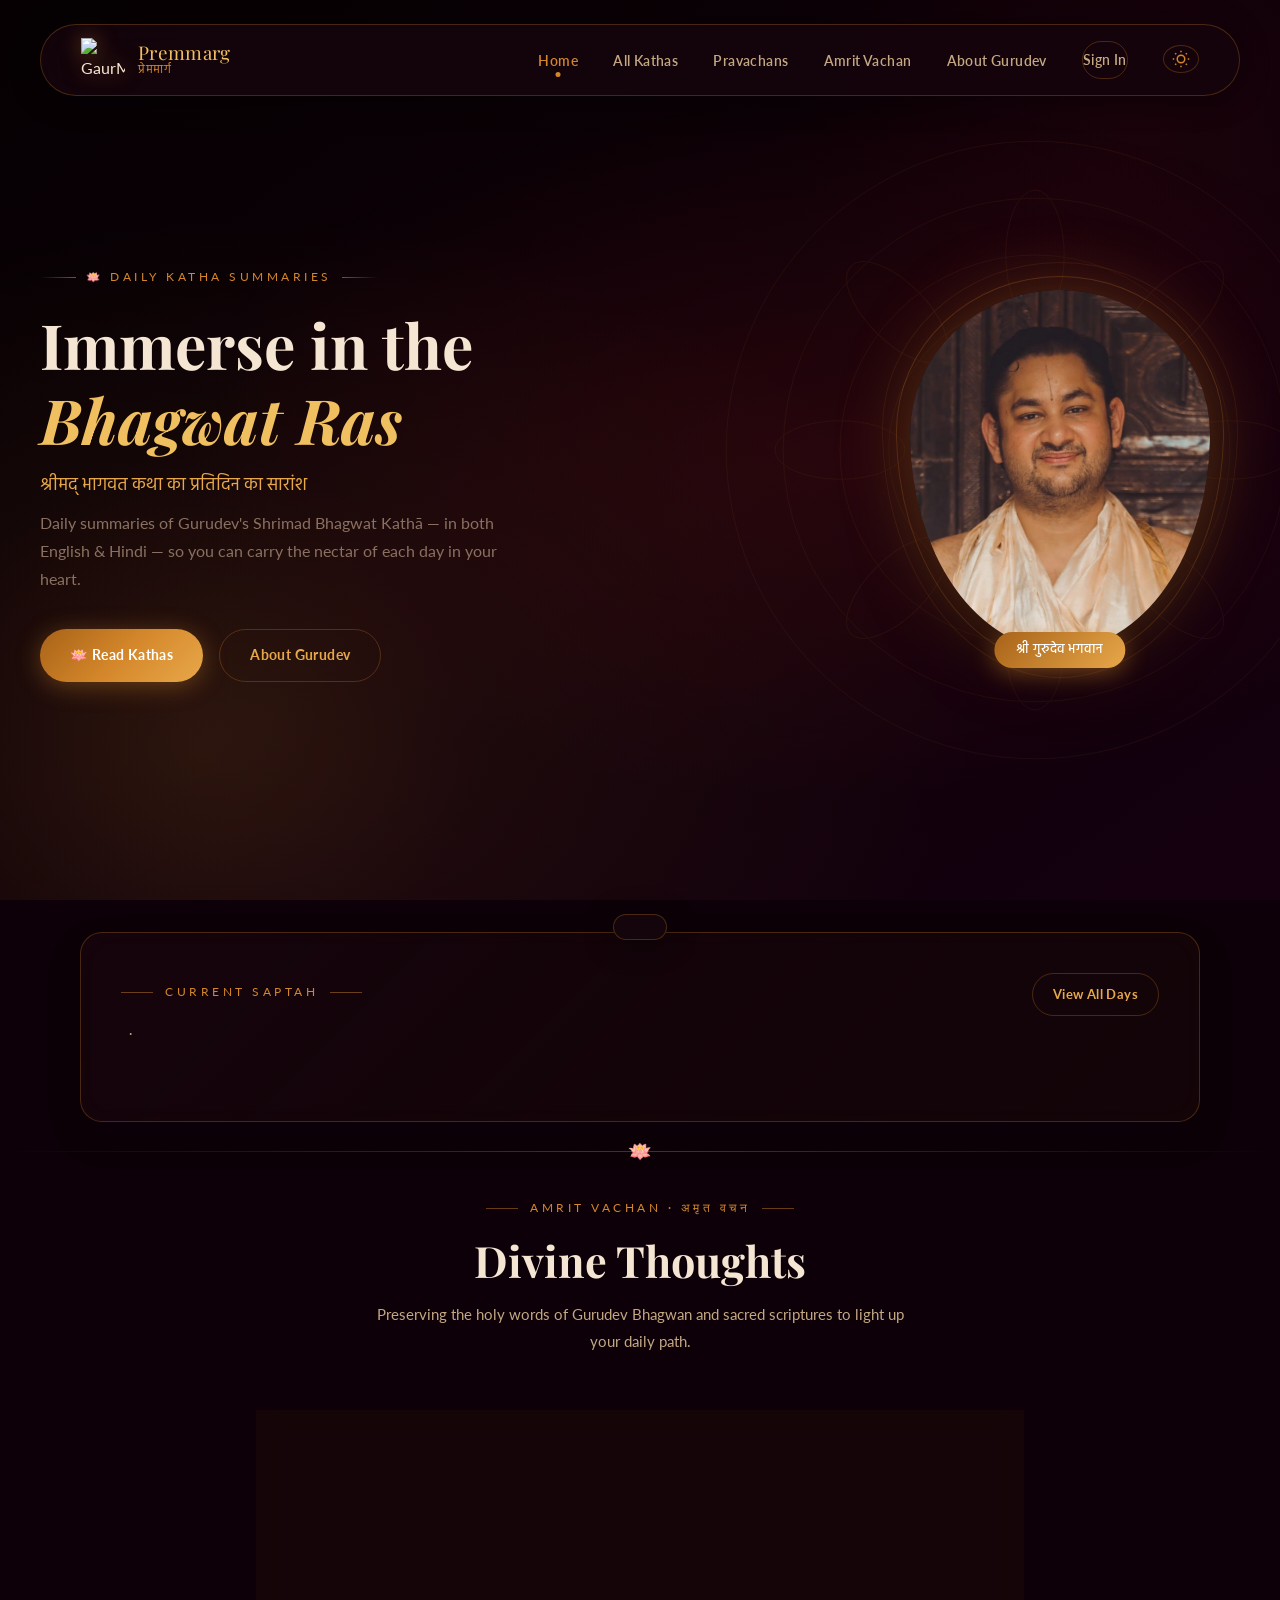
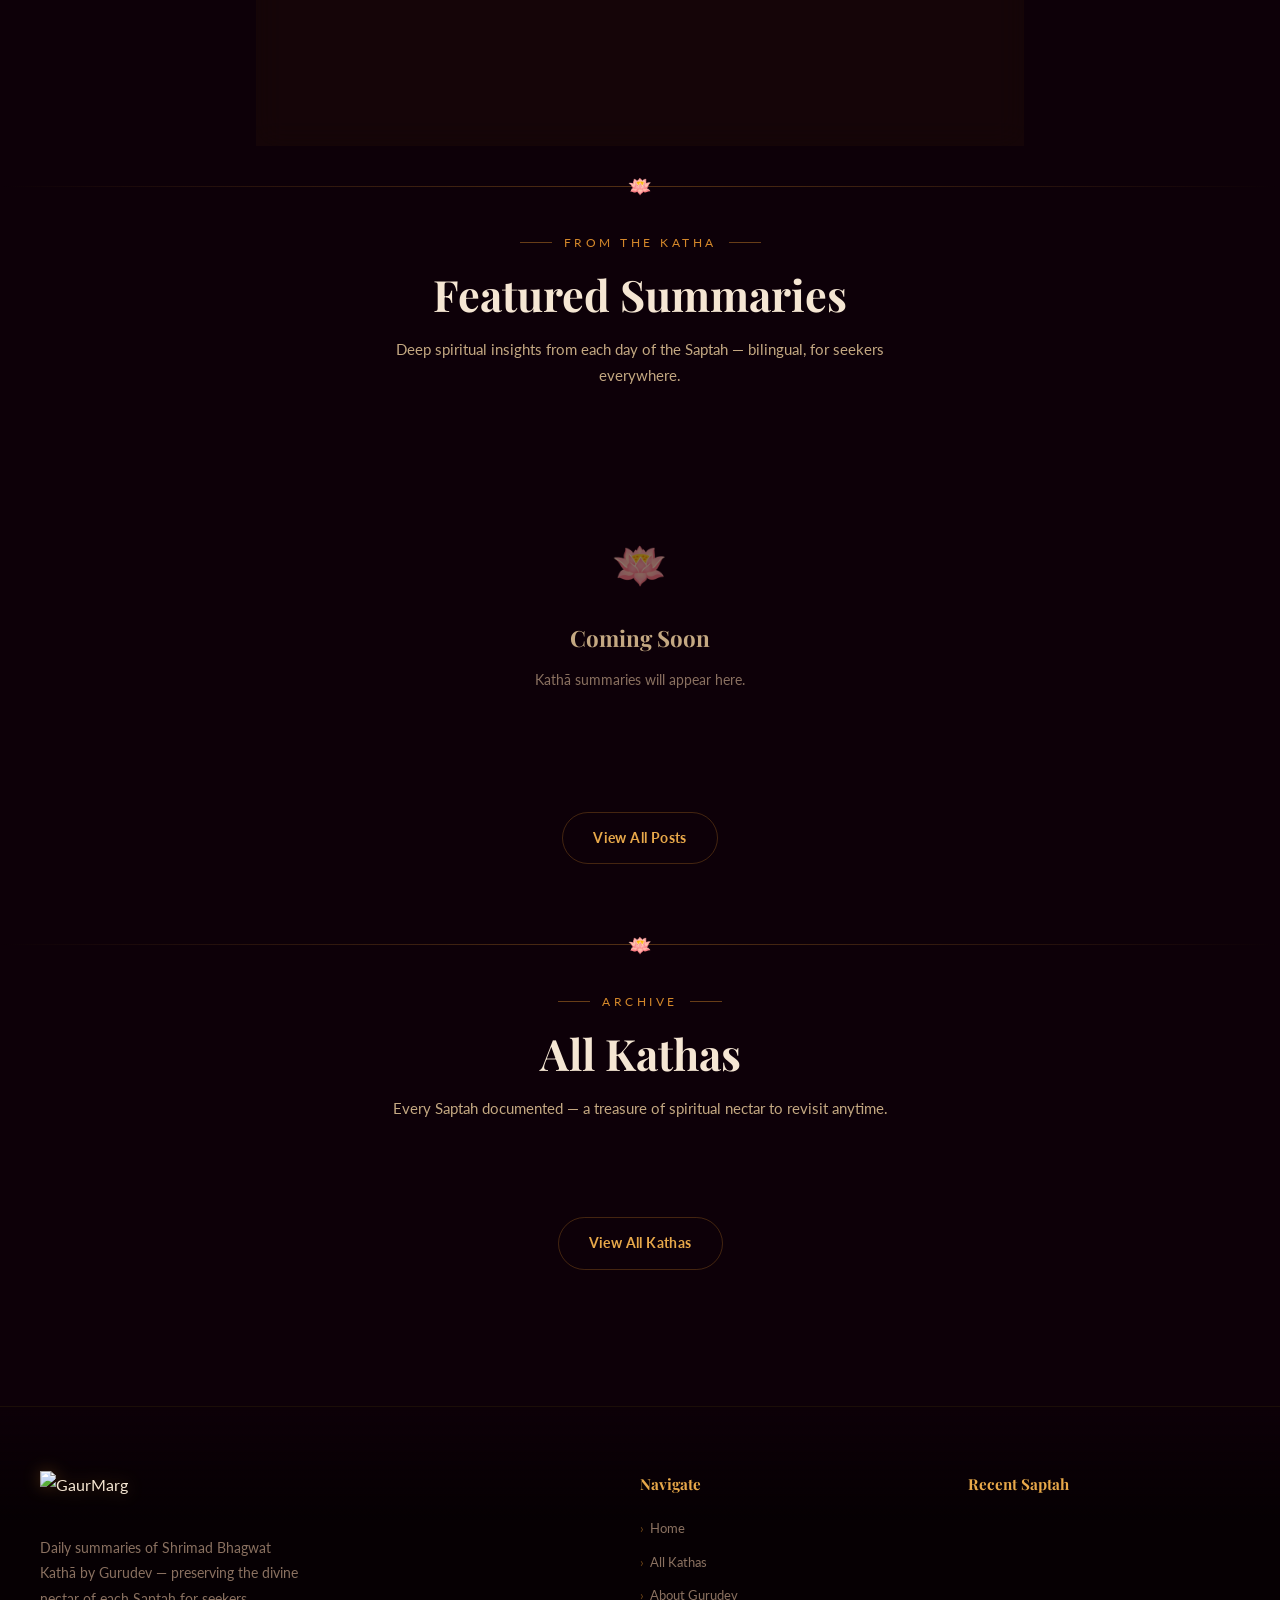
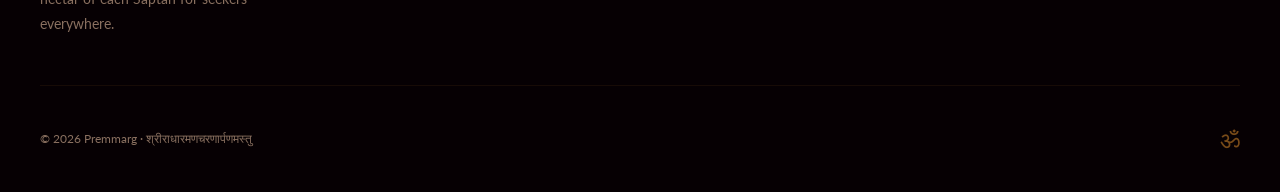
==== commit 4df52f3a: "Add direct mobile top-bar Sign In button and bump asset cache busting to v2.2" ====
--- a/index.html
+++ b/index.html
@@ -5,7 +5,7 @@
   <meta name="viewport" content="width=device-width, initial-scale=1.0">
   <title>Premmarg – Shrimad Bhagwat Kathā Summaries</title>
   <meta name="description" content="Daily summaries of Shrimad Bhagwat Kathā by Gurudev — in English and Hindi. Immerse in the nectar of Bhagwat Ras.">
-  <link rel="stylesheet" href="css/style.css?v=1.2">
+  <link rel="stylesheet" href="css/style.css?v=2.2">
   <script>
     (function() {
       var theme = localStorage.getItem('premmarg-theme') || 'dark';
@@ -203,7 +203,7 @@
 
 <div id="toast"></div>
 <script src="js/data.js"></script>
-<script src="js/app.js"></script>
+<script src="js/app.js?v=2.2"></script>
 <script>
   // Populate footer saptahs
   document.addEventListener('DOMContentLoaded', () => {
--- a/css/style.css
+++ b/css/style.css
@@ -1833,3 +1833,524 @@
   .hero-title { font-size: 2.2rem; }
   .hero-img-ring { width: 200px; height: 240px; }
 }
+
+/* ============================================================
+   USER MEMBERSHIP, AUTH, BOOKMARKS & COMMENTS
+   ============================================================ */
+
+/* Navbar User Profile & Dropdown */
+.nav-user-dropdown {
+  position: relative;
+  display: inline-flex;
+  align-items: center;
+}
+.nav-user-btn {
+  display: flex;
+  align-items: center;
+  gap: 8px;
+  padding: 5px 14px;
+  background: var(--glass-bg);
+  border: 1px solid var(--glass-border);
+  border-radius: var(--radius-full);
+  color: var(--text-primary);
+  font-size: 0.85rem;
+  font-weight: 500;
+  cursor: pointer;
+  transition: var(--transition-fast);
+}
+.nav-user-btn:hover {
+  background: var(--glass-bg-hover);
+  border-color: var(--saffron);
+}
+.nav-user-avatar {
+  width: 26px;
+  height: 26px;
+  border-radius: 50%;
+  background: linear-gradient(135deg, var(--saffron), var(--gold));
+  color: #1a0808;
+  display: flex;
+  align-items: center;
+  justify-content: center;
+  font-size: 0.8rem;
+  font-weight: 700;
+}
+.nav-user-menu {
+  position: absolute;
+  top: calc(100% + 10px);
+  right: 0;
+  min-width: 190px;
+  background: var(--bg-card);
+  border: 1px solid var(--glass-border);
+  border-radius: var(--radius-md);
+  box-shadow: var(--shadow-card);
+  padding: 6px 0;
+  display: none;
+  flex-direction: column;
+  z-index: 1500;
+  backdrop-filter: blur(20px);
+}
+.nav-user-dropdown.open .nav-user-menu {
+  display: flex;
+  animation: fadeSlideUp 0.25s ease both;
+}
+.nav-user-menu a, .nav-user-menu button {
+  display: flex;
+  align-items: center;
+  gap: 10px;
+  padding: 10px 18px;
+  color: var(--text-secondary);
+  font-size: 0.86rem;
+  text-decoration: none;
+  background: transparent;
+  border: none;
+  width: 100%;
+  text-align: left;
+  cursor: pointer;
+  transition: var(--transition-fast);
+}
+.nav-user-menu a:hover, .nav-user-menu button:hover {
+  background: rgba(212,135,42,0.1);
+  color: var(--saffron);
+}
+.nav-user-menu hr {
+  border: 0;
+  border-top: 1px solid var(--glass-border);
+  margin: 5px 0;
+}
+
+/* Bookmark Button */
+.btn-bookmark {
+  display: inline-flex;
+  align-items: center;
+  gap: 6px;
+  padding: 6px 14px;
+  background: var(--glass-bg);
+  border: 1px solid var(--glass-border);
+  border-radius: var(--radius-full);
+  color: var(--text-secondary);
+  font-size: 0.8rem;
+  font-weight: 600;
+  cursor: pointer;
+  transition: var(--transition-fast);
+}
+.btn-bookmark:hover {
+  border-color: var(--saffron);
+  color: var(--saffron);
+  transform: translateY(-1px);
+}
+.btn-bookmark.bookmarked {
+  background: rgba(212,135,42,0.15);
+  border-color: var(--saffron);
+  color: var(--gold);
+}
+.btn-bookmark.bookmarked svg {
+  fill: currentColor;
+}
+
+/* Devotional Comments Section */
+.comments-section {
+  margin-top: 3.5rem;
+  padding-top: 2.5rem;
+  border-top: 1px solid var(--glass-border);
+}
+.comments-header {
+  display: flex;
+  align-items: center;
+  justify-content: space-between;
+  margin-bottom: 1.8rem;
+}
+.comments-title {
+  font-family: var(--font-heading);
+  font-size: 1.45rem;
+  color: var(--saffron-light);
+  display: flex;
+  align-items: center;
+  gap: 8px;
+}
+.comments-count-pill {
+  font-size: 0.8rem;
+  padding: 3px 10px;
+  background: rgba(212,135,42,0.12);
+  border: 1px solid rgba(212,135,42,0.25);
+  border-radius: var(--radius-full);
+  color: var(--saffron);
+  font-weight: 600;
+}
+.comment-form-card {
+  background: var(--bg-card);
+  border: 1px solid var(--glass-border);
+  border-radius: var(--radius-md);
+  padding: 1.6rem;
+  margin-bottom: 2rem;
+  box-shadow: var(--shadow-card);
+}
+.comment-textarea {
+  width: 100%;
+  min-height: 90px;
+  background: rgba(0,0,0,0.18);
+  border: 1px solid var(--glass-border);
+  border-radius: var(--radius-sm);
+  color: var(--text-primary);
+  padding: 12px 14px;
+  font-size: 0.92rem;
+  font-family: var(--font-body);
+  resize: vertical;
+  outline: none;
+  transition: var(--transition-fast);
+}
+.comment-textarea:focus {
+  border-color: var(--saffron);
+  box-shadow: 0 0 0 3px rgba(212,135,42,0.1);
+}
+.comment-submit-row {
+  display: flex;
+  justify-content: flex-end;
+  align-items: center;
+  gap: 12px;
+  margin-top: 10px;
+}
+.comments-list {
+  display: flex;
+  flex-direction: column;
+  gap: 1.2rem;
+}
+.comment-item {
+  background: var(--bg-card);
+  border: 1px solid var(--glass-border);
+  border-left: 3px solid var(--saffron);
+  border-radius: var(--radius-sm);
+  padding: 1.2rem 1.4rem;
+  box-shadow: var(--shadow-card);
+  transition: var(--transition-fast);
+}
+.comment-item:hover {
+  border-color: var(--saffron);
+}
+.comment-meta {
+  display: flex;
+  align-items: center;
+  gap: 10px;
+  margin-bottom: 0.6rem;
+}
+.comment-avatar {
+  width: 32px;
+  height: 32px;
+  border-radius: 50%;
+  background: rgba(212,135,42,0.15);
+  border: 1px solid rgba(212,135,42,0.3);
+  color: var(--saffron-light);
+  display: flex;
+  align-items: center;
+  justify-content: center;
+  font-weight: 700;
+  font-size: 0.85rem;
+}
+.comment-author {
+  font-weight: 600;
+  color: var(--text-primary);
+  font-size: 0.92rem;
+}
+.comment-time {
+  font-size: 0.76rem;
+  color: var(--text-muted);
+}
+.comment-body {
+  font-size: 0.93rem;
+  color: var(--text-secondary);
+  line-height: 1.65;
+  white-space: pre-line;
+}
+.comment-auth-prompt {
+  background: rgba(212,135,42,0.06);
+  border: 1px dashed rgba(212,135,42,0.3);
+  border-radius: var(--radius-md);
+  padding: 1.8rem;
+  text-align: center;
+  margin-bottom: 2rem;
+}
+
+/* Auth / Login Page */
+.auth-wrap {
+  max-width: 440px;
+  margin: 140px auto 80px;
+  padding: 0 1.5rem;
+}
+.auth-card {
+  background: var(--bg-card);
+  border: 1px solid var(--glass-border);
+  border-radius: var(--radius-lg);
+  padding: 2.5rem 2rem;
+  box-shadow: var(--shadow-card);
+  position: relative;
+  overflow: hidden;
+}
+.auth-card::before {
+  content: '';
+  position: absolute;
+  top: 0; left: 0; right: 0;
+  height: 3px;
+  background: linear-gradient(90deg, var(--saffron), var(--gold));
+}
+.auth-tabs {
+  display: flex;
+  border-bottom: 1px solid var(--glass-border);
+  margin-bottom: 1.8rem;
+}
+.auth-tab {
+  flex: 1;
+  padding: 10px 0;
+  text-align: center;
+  background: transparent;
+  border: none;
+  color: var(--text-secondary);
+  font-size: 0.92rem;
+  font-weight: 600;
+  cursor: pointer;
+  position: relative;
+  transition: var(--transition-fast);
+}
+.auth-tab.active {
+  color: var(--saffron);
+}
+.auth-tab.active::after {
+  content: '';
+  position: absolute;
+  bottom: -1px;
+  left: 0; right: 0;
+  height: 2px;
+  background: var(--saffron);
+}
+.auth-form {
+  display: none;
+  flex-direction: column;
+  gap: 1.2rem;
+}
+.auth-form.active {
+  display: flex;
+  animation: fadeSlideUp 0.3s ease both;
+}
+.auth-group {
+  display: flex;
+  flex-direction: column;
+  gap: 6px;
+  text-align: left;
+}
+.auth-label {
+  font-size: 0.8rem;
+  font-weight: 600;
+  color: var(--text-secondary);
+  letter-spacing: 0.5px;
+}
+.auth-input {
+  width: 100%;
+  padding: 11px 14px;
+  background: rgba(0,0,0,0.22);
+  border: 1px solid var(--glass-border);
+  border-radius: var(--radius-sm);
+  color: var(--text-primary);
+  font-size: 0.92rem;
+  font-family: var(--font-body);
+  outline: none;
+  transition: var(--transition-fast);
+}
+.auth-input:focus {
+  border-color: var(--saffron);
+  box-shadow: 0 0 0 3px rgba(212,135,42,0.12);
+}
+.auth-alert {
+  padding: 10px 14px;
+  border-radius: var(--radius-sm);
+  font-size: 0.84rem;
+  display: none;
+}
+.auth-alert-error {
+  background: rgba(220, 53, 69, 0.15);
+  border: 1px solid rgba(220, 53, 69, 0.35);
+  color: #ff858d;
+}
+.auth-alert-success {
+  background: rgba(40, 167, 69, 0.15);
+  border: 1px solid rgba(40, 167, 69, 0.35);
+  color: #6ee7b7;
+}
+
+/* Mobile Direct Top-Bar User Action (hidden on desktop) */
+.nav-mobile-user {
+  display: none;
+}
+
+/* ============================================================
+   MOBILE RESPONSIVENESS: AUTH, COMMENTS, BOOKMARKS & USER NAV
+   ============================================================ */
+
+@media (max-width: 660px) {
+  /* Mobile Direct Top-Bar User Action */
+  .nav-mobile-user {
+    display: flex;
+    align-items: center;
+    margin-left: auto;
+    margin-right: 0.75rem;
+  }
+  .nav-mobile-signin-btn {
+    display: inline-flex;
+    align-items: center;
+    padding: 6px 14px;
+    border-radius: var(--radius-full);
+    font-size: 0.8rem;
+    font-weight: 600;
+    color: var(--saffron-light);
+    background: rgba(212, 135, 42, 0.12);
+    border: 1px solid rgba(212, 135, 42, 0.35);
+    text-decoration: none;
+    transition: var(--transition-fast);
+  }
+  .nav-mobile-signin-btn:hover,
+  .nav-mobile-signin-btn:active {
+    background: var(--saffron);
+    color: #fff;
+    border-color: var(--saffron);
+  }
+  .nav-mobile-avatar {
+    width: 32px;
+    height: 32px;
+    border-radius: 50%;
+    background: linear-gradient(135deg, var(--saffron), var(--gold));
+    color: #1a0808;
+    display: inline-flex;
+    align-items: center;
+    justify-content: center;
+    font-size: 0.85rem;
+    font-weight: 700;
+    text-decoration: none;
+    box-shadow: 0 0 10px rgba(212, 135, 42, 0.35);
+  }
+
+  /* Navbar User Account in Mobile Drawer */
+  .nav-user-item {
+    width: 100%;
+    margin-top: 0.5rem;
+    padding-top: 0.8rem;
+    border-top: 1px solid var(--glass-border);
+  }
+  .nav-user-item > .btn {
+    width: 100%;
+    justify-content: center;
+    padding: 10px 16px;
+    font-size: 0.92rem;
+  }
+  .nav-user-dropdown {
+    width: 100%;
+    flex-direction: column;
+    align-items: stretch;
+  }
+  .nav-user-btn {
+    width: 100%;
+    justify-content: space-between;
+    padding: 10px 14px;
+    font-size: 0.92rem;
+  }
+  .nav-user-menu {
+    position: static;
+    width: 100%;
+    margin-top: 8px;
+    box-shadow: none;
+    border-radius: var(--radius-sm);
+    background: rgba(0, 0, 0, 0.25);
+    border: 1px solid var(--glass-border);
+  }
+  .nav-user-menu a, .nav-user-menu button {
+    padding: 11px 16px;
+    font-size: 0.9rem;
+  }
+
+  /* Auth / Login on Mobile */
+  .auth-wrap {
+    margin: 110px auto 40px;
+    padding: 0 1.2rem;
+    max-width: 100%;
+  }
+  .auth-card {
+    padding: 2rem 1.3rem;
+  }
+  .auth-tabs {
+    margin-bottom: 1.5rem;
+  }
+  .auth-tab {
+    font-size: 0.88rem;
+    padding: 9px 0;
+  }
+  .auth-input {
+    font-size: 16px; /* Prevents auto-zoom on iOS */
+    padding: 12px 14px;
+  }
+
+  /* Post Meta & Bookmark Button on Mobile */
+  .post-meta-row {
+    gap: 0.8rem;
+    align-items: center;
+    justify-content: space-between;
+  }
+  .btn-bookmark {
+    padding: 5px 12px;
+    font-size: 0.76rem;
+  }
+  .lang-toggle {
+    margin-left: auto;
+  }
+
+  /* Devotional Comments Section on Mobile */
+  .comments-section {
+    margin-top: 2.8rem;
+    padding-top: 2rem;
+  }
+  .comments-header {
+    flex-direction: column;
+    align-items: flex-start;
+    gap: 8px;
+    margin-bottom: 1.4rem;
+  }
+  .comments-title {
+    font-size: 1.25rem;
+  }
+  .comment-form-card {
+    padding: 1.25rem 1rem;
+    margin-bottom: 1.6rem;
+  }
+  .comment-textarea {
+    font-size: 16px; /* Prevents iOS auto-zoom */
+    min-height: 80px;
+    padding: 10px 12px;
+  }
+  .comment-submit-row {
+    flex-direction: column;
+    align-items: stretch;
+    gap: 8px;
+  }
+  .comment-submit-row .btn {
+    width: 100%;
+    justify-content: center;
+    padding: 10px 16px;
+  }
+  .comment-auth-prompt {
+    padding: 1.5rem 1.1rem;
+  }
+  .comment-auth-prompt .btn {
+    width: 100%;
+    justify-content: center;
+  }
+  .comment-item {
+    padding: 1rem 1.1rem;
+  }
+  .comment-body {
+    font-size: 0.9rem;
+    line-height: 1.6;
+    word-break: break-word;
+  }
+
+  /* Bookmarks Archive on Mobile */
+  .post-card-excerpt {
+    word-break: break-word;
+  }
+}
+
+
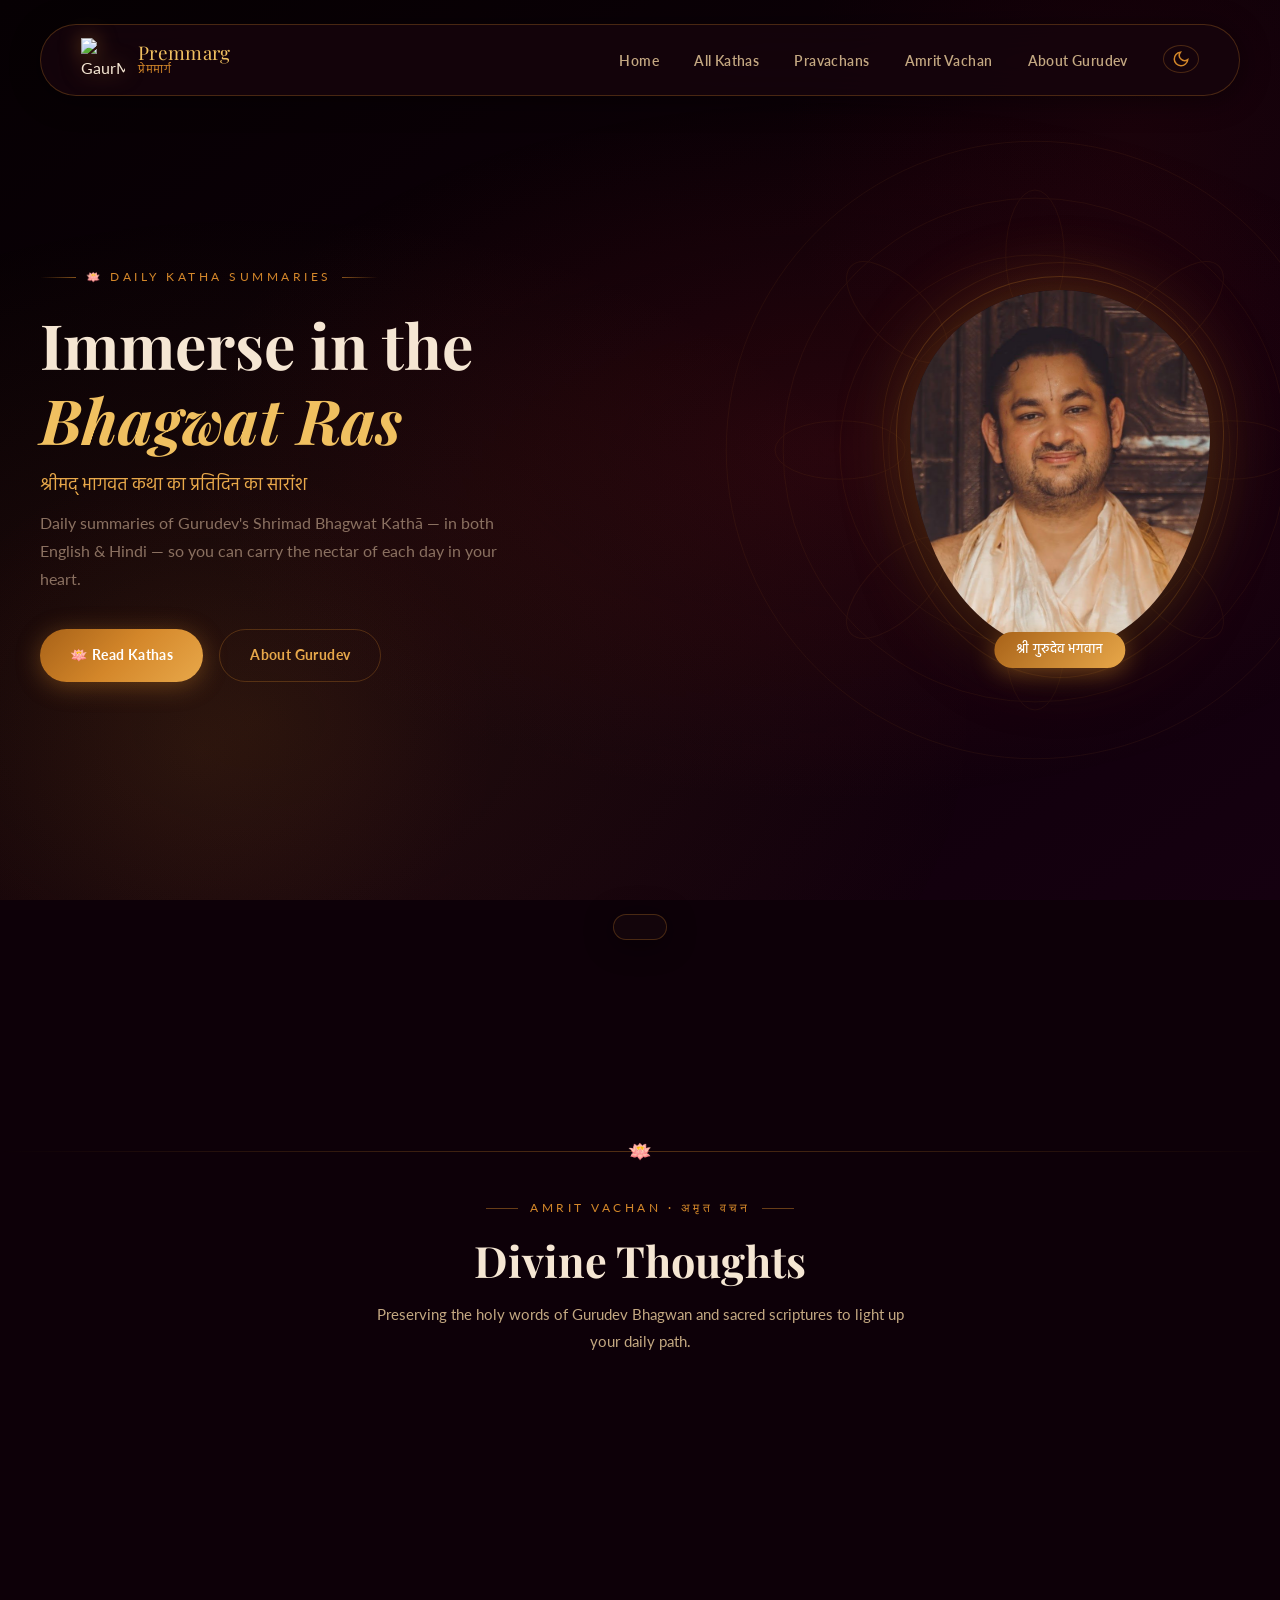
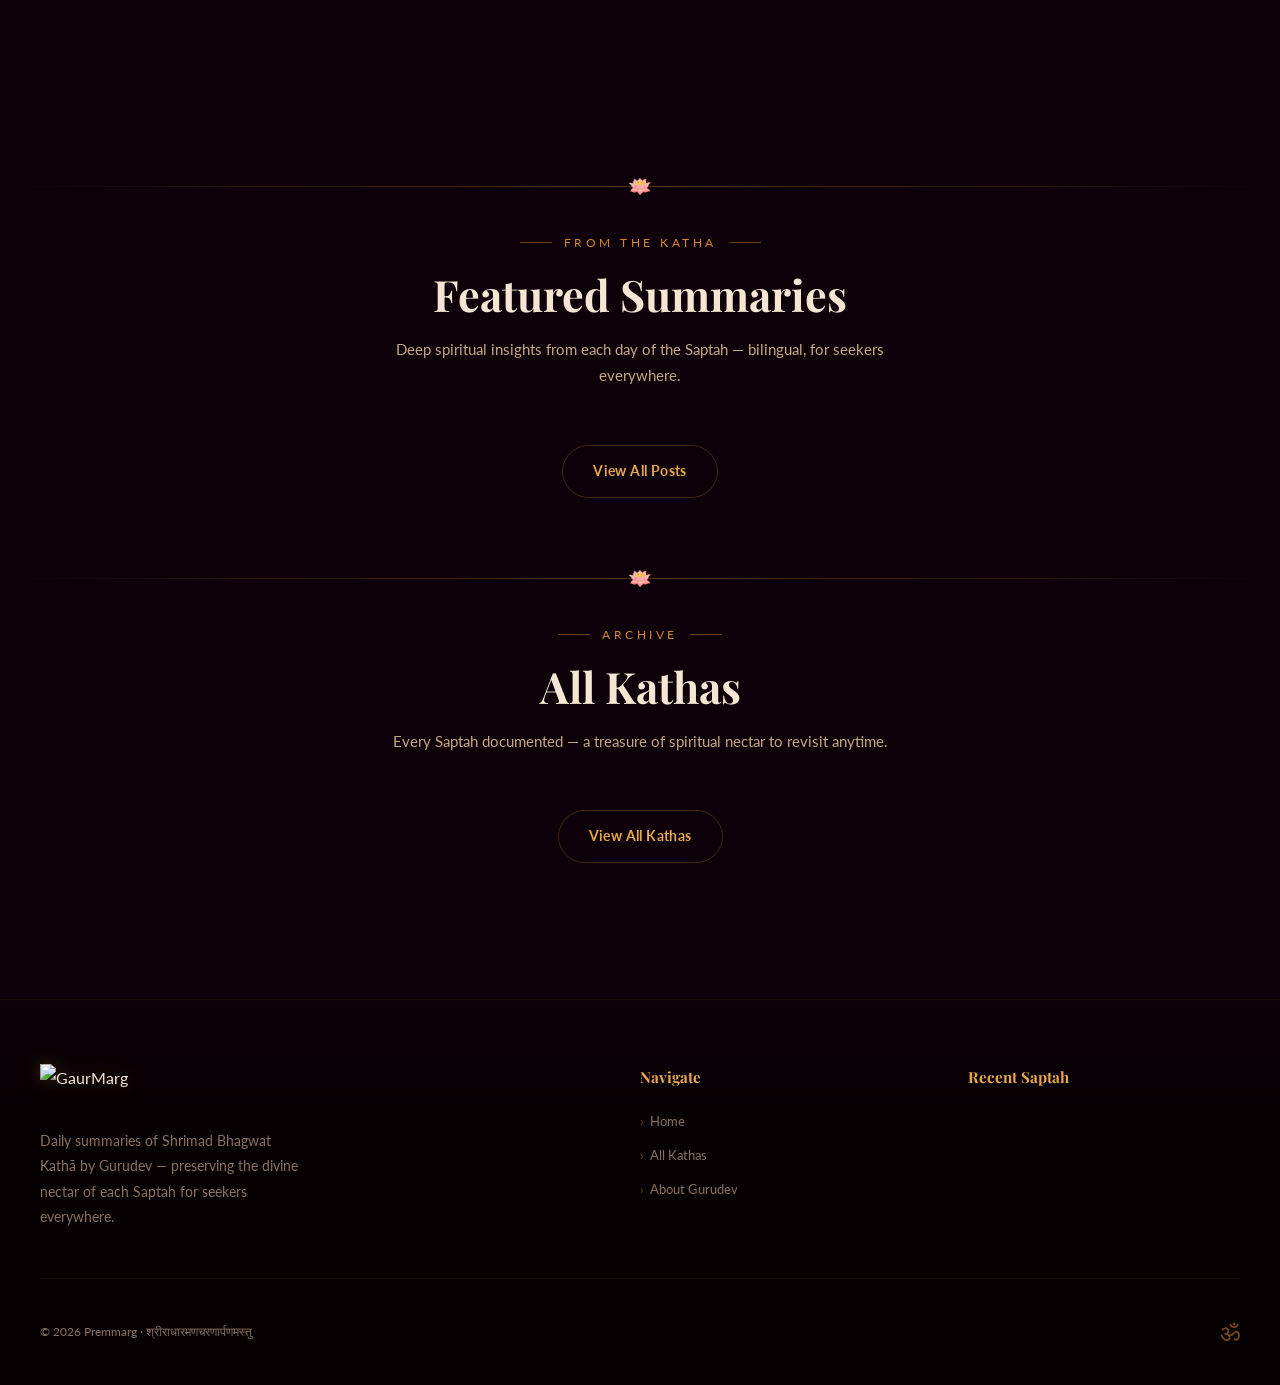
==== commit 049f4511: "Add automatic Katha timestamp buttons that jump video player directly to timestamp with return-to-re" ====
--- a/index.html
+++ b/index.html
@@ -5,7 +5,7 @@
   <meta name="viewport" content="width=device-width, initial-scale=1.0">
   <title>Premmarg – Shrimad Bhagwat Kathā Summaries</title>
   <meta name="description" content="Daily summaries of Shrimad Bhagwat Kathā by Gurudev — in English and Hindi. Immerse in the nectar of Bhagwat Ras.">
-  <link rel="stylesheet" href="css/style.css?v=2.2">
+  <link rel="stylesheet" href="css/style.css?v=2.4">
   <script>
     (function() {
       var theme = localStorage.getItem('premmarg-theme') || 'dark';
@@ -203,7 +203,7 @@
 
 <div id="toast"></div>
 <script src="js/data.js"></script>
-<script src="js/app.js?v=2.2"></script>
+<script src="js/app.js?v=2.4"></script>
 <script>
   // Populate footer saptahs
   document.addEventListener('DOMContentLoaded', () => {
--- a/css/style.css
+++ b/css/style.css
@@ -1149,6 +1149,255 @@
 }
 .lang-btn-hi { font-family: var(--font-hindi); }
 
+/* YouTube Video Player Section */
+.post-video-section {
+  margin: 1.8rem 0 2.2rem;
+  animation: fadeSlideUp 0.4s ease both;
+}
+.post-video-card {
+  background: var(--bg-card);
+  border: 1px solid var(--glass-border);
+  border-radius: var(--radius-md);
+  overflow: hidden;
+  box-shadow: 0 10px 30px rgba(0,0,0,0.35), 0 0 20px rgba(212,135,42,0.1);
+  transition: border-color var(--transition-fast), box-shadow var(--transition-fast);
+}
+.post-video-card:hover {
+  border-color: var(--glass-border-hover);
+  box-shadow: 0 14px 40px rgba(0,0,0,0.45), 0 0 28px rgba(212,135,42,0.18);
+}
+.post-video-header {
+  display: flex;
+  align-items: center;
+  justify-content: space-between;
+  flex-wrap: wrap;
+  gap: 10px;
+  padding: 0.85rem 1.25rem;
+  background: rgba(212,135,42,0.06);
+  border-bottom: 1px solid var(--glass-border);
+}
+.video-badge {
+  display: inline-flex;
+  align-items: center;
+  gap: 8px;
+  font-size: 0.86rem;
+  font-weight: 600;
+  color: var(--saffron-light);
+  letter-spacing: 0.3px;
+}
+.video-hint {
+  font-size: 0.78rem;
+  color: var(--text-muted);
+}
+.post-video-frame-wrap {
+  position: relative;
+  width: 100%;
+  padding-bottom: 56.25%; /* 16:9 Aspect Ratio */
+  height: 0;
+  background: #000;
+}
+.post-video-frame-wrap iframe {
+  position: absolute;
+  top: 0;
+  left: 0;
+  width: 100%;
+  height: 100%;
+  border: 0;
+}
+
+/* Video card highlight animation when seeking */
+.video-playing-highlight {
+  animation: videoSeekPulse 1.8s ease-out;
+}
+@keyframes videoSeekPulse {
+  0% {
+    box-shadow: 0 0 0 0 rgba(212, 135, 42, 0.7), 0 10px 30px rgba(0,0,0,0.5);
+    border-color: var(--gold);
+  }
+  50% {
+    box-shadow: 0 0 35px 8px rgba(212, 135, 42, 0.55), 0 14px 40px rgba(0,0,0,0.6);
+    border-color: var(--gold-light);
+  }
+  100% {
+    box-shadow: 0 10px 30px rgba(0,0,0,0.35), 0 0 20px rgba(212,135,42,0.1);
+    border-color: var(--glass-border);
+  }
+}
+
+/* Katha Timestamp Buttons in Article & Headings */
+.katha-timestamp-btn {
+  display: inline-flex;
+  align-items: center;
+  gap: 5px;
+  background: rgba(212, 135, 42, 0.12);
+  border: 1px solid rgba(212, 135, 42, 0.38);
+  color: var(--saffron-light);
+  border-radius: var(--radius-full);
+  padding: 3px 10px;
+  margin: 0 6px;
+  font-size: 0.76rem;
+  font-family: var(--font-body);
+  font-weight: 600;
+  vertical-align: middle;
+  cursor: pointer;
+  transition: all var(--transition-fast);
+  line-height: 1.3;
+  text-decoration: none;
+  box-shadow: 0 2px 6px rgba(0, 0, 0, 0.15);
+}
+.katha-timestamp-btn:hover {
+  background: linear-gradient(135deg, var(--saffron-dark), var(--saffron));
+  color: #fff;
+  border-color: var(--gold-light);
+  transform: translateY(-1px);
+  box-shadow: 0 4px 14px rgba(212, 135, 42, 0.4);
+}
+.katha-timestamp-btn .ts-icon {
+  fill: currentColor;
+  transition: transform var(--transition-fast);
+}
+.katha-timestamp-btn:hover .ts-icon {
+  transform: scale(1.15);
+}
+.katha-timestamp-btn .ts-time {
+  font-family: var(--font-body);
+  letter-spacing: 0.4px;
+  font-variant-numeric: tabular-nums;
+}
+.katha-timestamp-btn .ts-label {
+  font-family: var(--font-hindi);
+  font-size: 0.72rem;
+  opacity: 0.9;
+  border-left: 1px solid rgba(212, 135, 42, 0.4);
+  padding-left: 5px;
+  margin-left: 3px;
+}
+.katha-timestamp-btn:hover .ts-label {
+  border-left-color: rgba(255, 255, 255, 0.45);
+}
+
+/* When timestamp button is inside H2, H3 headings */
+h2 .katha-timestamp-btn,
+h3 .katha-timestamp-btn {
+  font-size: 0.78rem;
+  padding: 4px 12px;
+  margin-left: 10px;
+  vertical-align: 2px;
+  font-weight: 600;
+}
+
+/* Floating Return-to-Reading Banner */
+.katha-return-banner {
+  position: fixed;
+  bottom: 24px;
+  left: 50%;
+  transform: translateX(-50%);
+  background: var(--bg-card);
+  border: 1px solid var(--saffron);
+  border-radius: var(--radius-full);
+  padding: 8px 16px 8px 18px;
+  display: flex;
+  align-items: center;
+  gap: 12px;
+  z-index: 1200;
+  box-shadow: 0 12px 40px rgba(0, 0, 0, 0.5), 0 0 25px rgba(212, 135, 42, 0.25);
+  animation: bannerSlideUp 0.35s cubic-bezier(0.16, 1, 0.3, 1) both;
+  backdrop-filter: blur(12px);
+  -webkit-backdrop-filter: blur(12px);
+  max-width: 92vw;
+}
+@keyframes bannerSlideUp {
+  from {
+    opacity: 0;
+    transform: translate(-50%, 25px);
+  }
+  to {
+    opacity: 1;
+    transform: translate(-50%, 0);
+  }
+}
+.return-pulse-dot {
+  width: 8px;
+  height: 8px;
+  background: #ff4d4f;
+  border-radius: 50%;
+  display: inline-block;
+  margin-right: 6px;
+  box-shadow: 0 0 8px #ff4d4f;
+  animation: pulseDot 1.4s infinite;
+}
+@keyframes pulseDot {
+  0%, 100% { opacity: 1; transform: scale(1); }
+  50% { opacity: 0.4; transform: scale(0.85); }
+}
+.return-info {
+  font-size: 0.82rem;
+  color: var(--text-primary);
+  display: flex;
+  align-items: center;
+  white-space: nowrap;
+}
+.btn-return-reading {
+  background: linear-gradient(135deg, var(--saffron-dark), var(--saffron));
+  color: #fff;
+  border: none;
+  border-radius: var(--radius-full);
+  padding: 6px 14px;
+  font-size: 0.78rem;
+  font-weight: 600;
+  cursor: pointer;
+  display: inline-flex;
+  align-items: center;
+  gap: 6px;
+  transition: transform var(--transition-fast), box-shadow var(--transition-fast);
+  white-space: nowrap;
+}
+.btn-return-reading:hover {
+  transform: translateY(-1px);
+  box-shadow: 0 4px 15px rgba(212, 135, 42, 0.4);
+}
+.btn-close-banner {
+  background: transparent;
+  border: none;
+  color: var(--text-muted);
+  cursor: pointer;
+  padding: 4px 6px;
+  font-size: 0.95rem;
+  line-height: 1;
+  border-radius: 50%;
+  transition: color var(--transition-fast);
+}
+.btn-close-banner:hover {
+  color: var(--text-primary);
+}
+
+/* Heading Highlight when returning to reading */
+.heading-reading-highlight {
+  animation: headingHighlightFlash 2.2s ease-out;
+}
+@keyframes headingHighlightFlash {
+  0% {
+    background: rgba(212, 135, 42, 0.28);
+    border-radius: var(--radius-sm);
+  }
+  100% {
+    background: transparent;
+  }
+}
+
+/* TOC timestamp badge */
+.toc-ts-badge {
+  font-size: 0.72rem;
+  color: var(--saffron-light);
+  background: rgba(212, 135, 42, 0.12);
+  border: 1px solid rgba(212, 135, 42, 0.3);
+  padding: 1px 6px;
+  border-radius: 4px;
+  margin-left: 6px;
+  font-weight: 600;
+  font-variant-numeric: tabular-nums;
+}
+
 /* Post Content */
 .post-body { margin-top: 2rem; }
 .post-content-en,
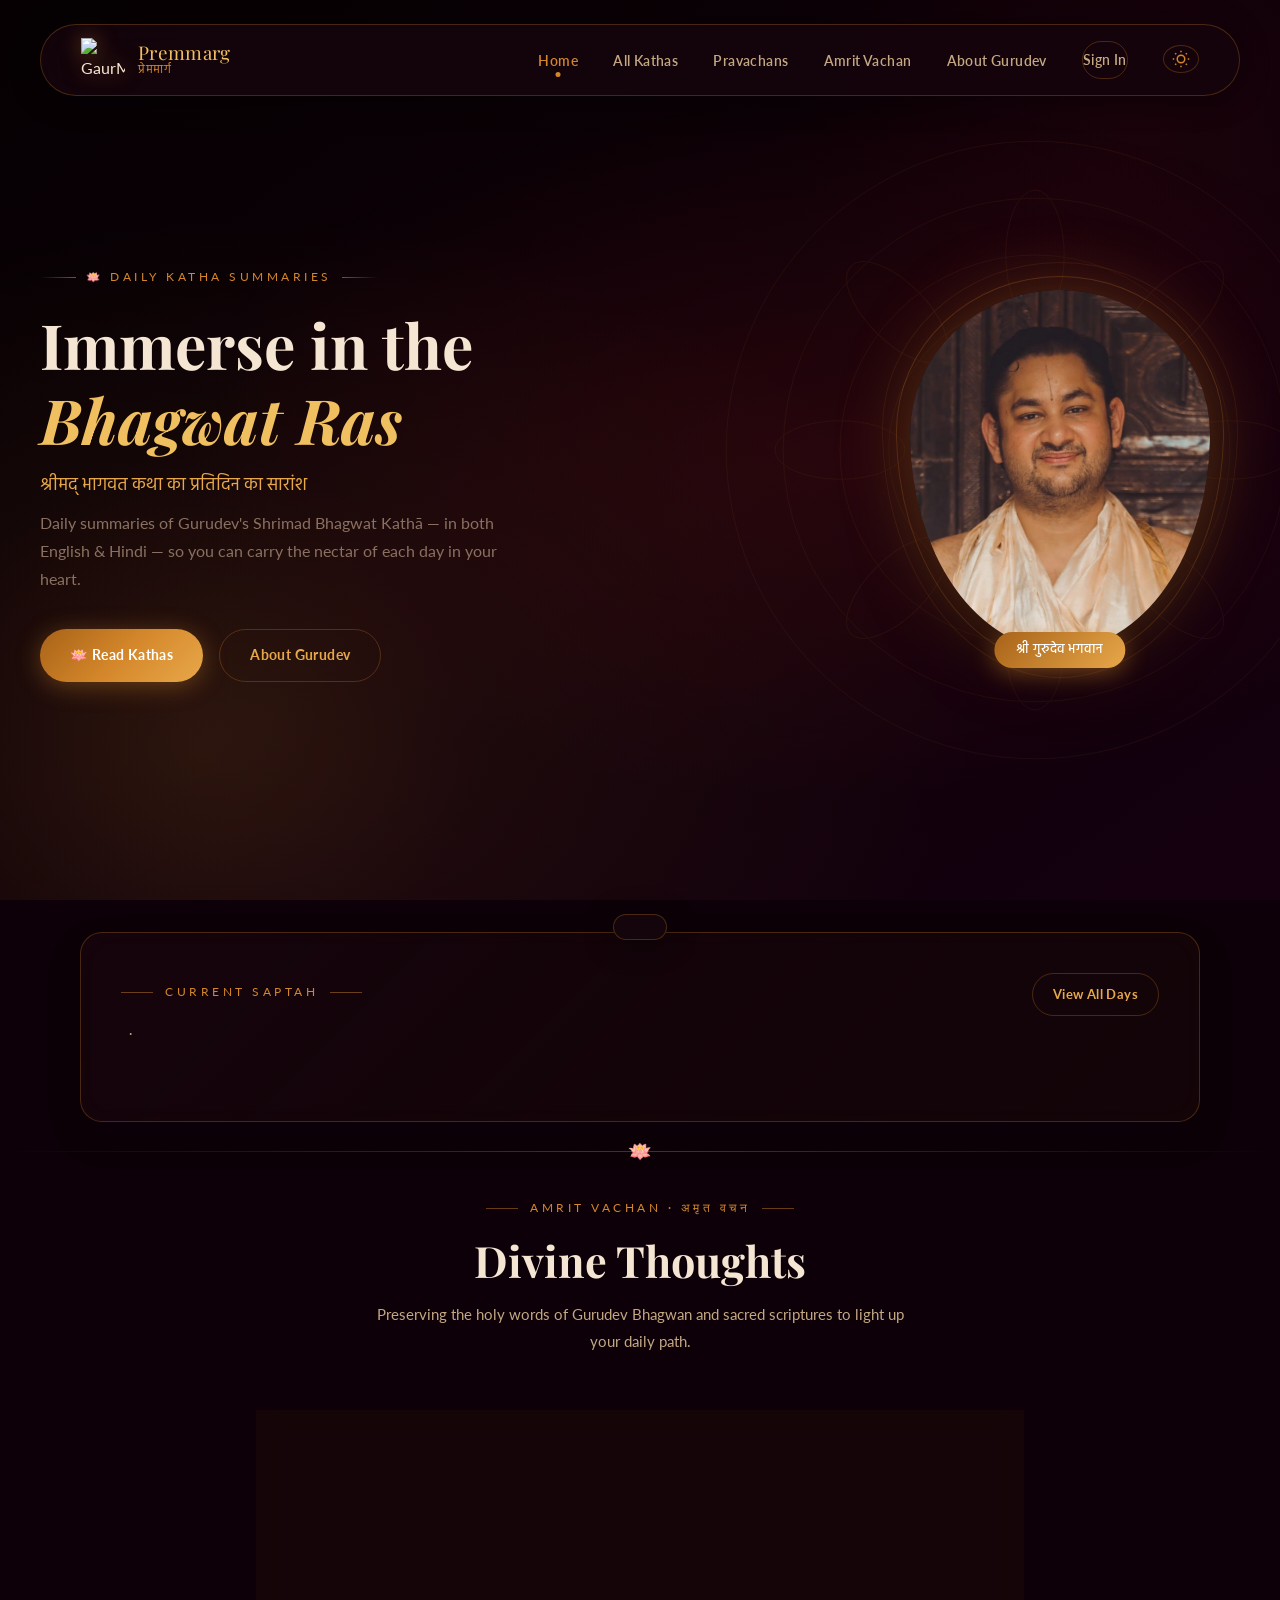
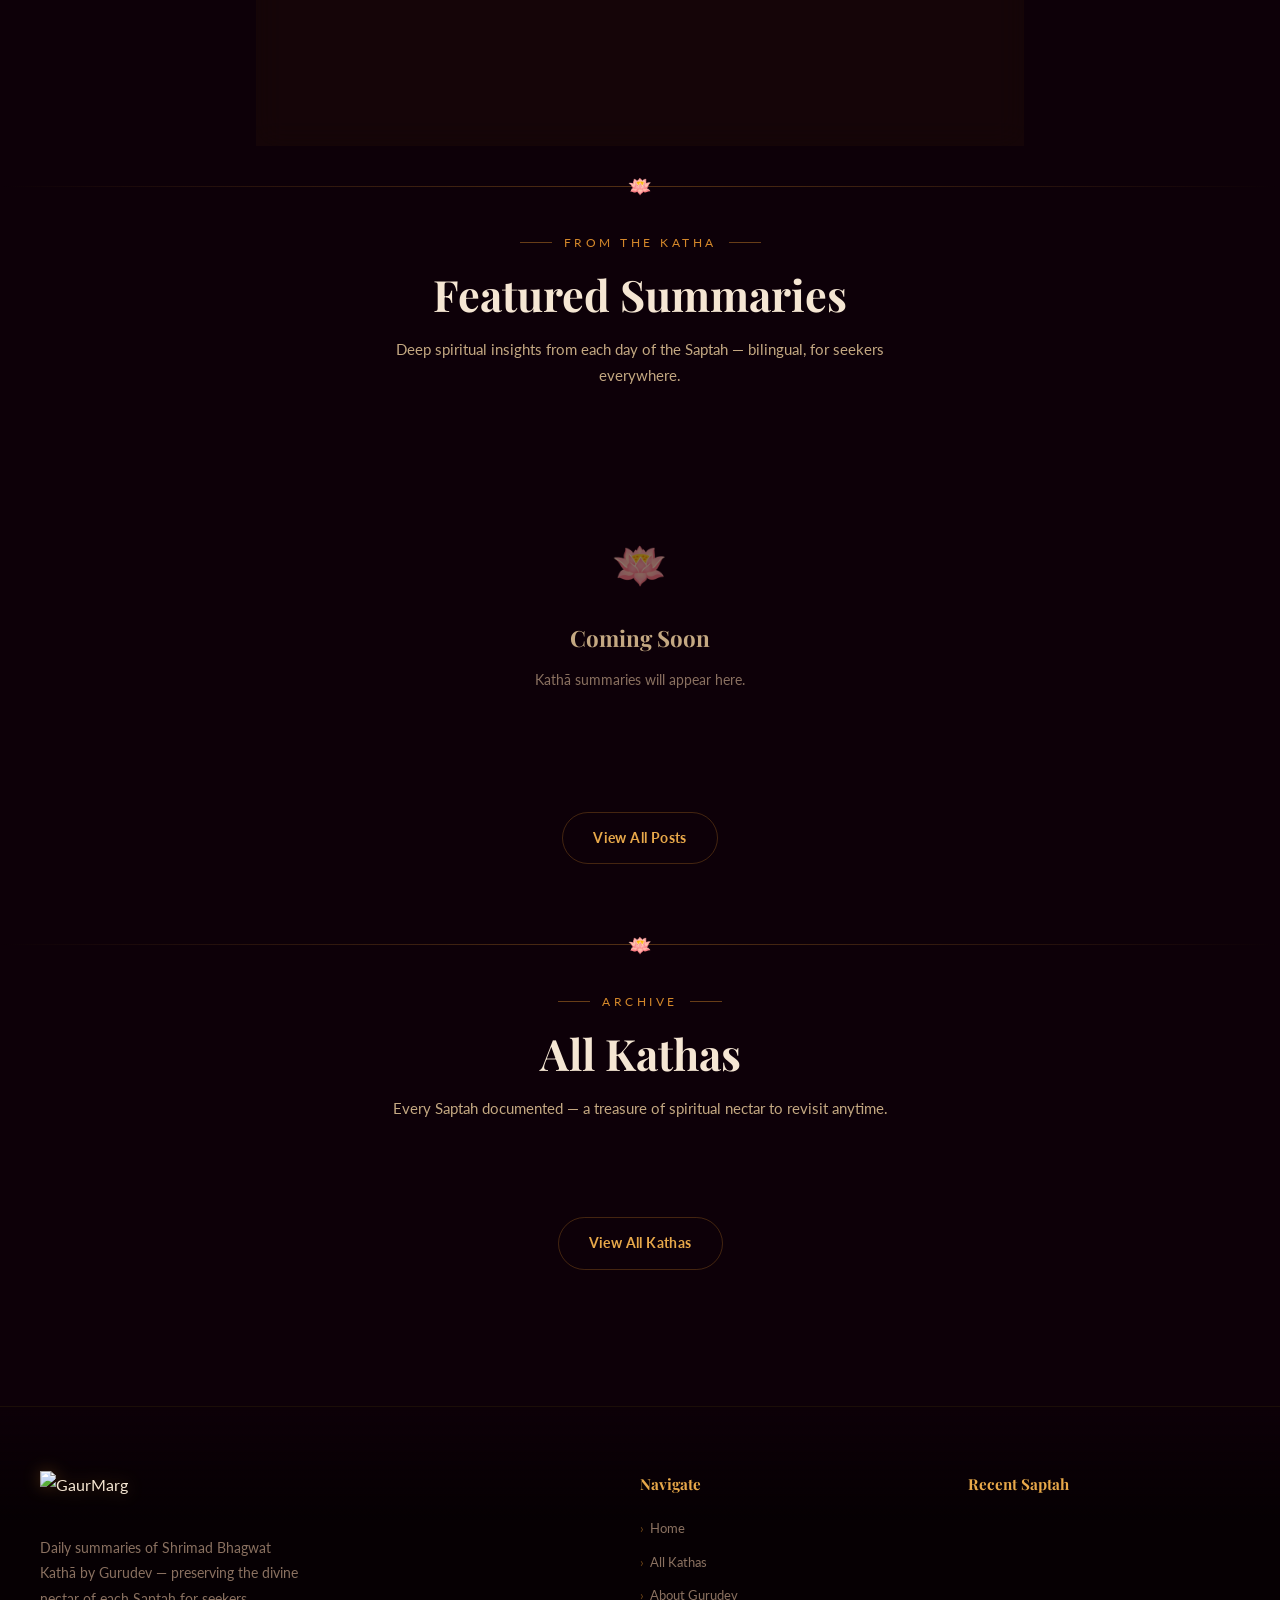
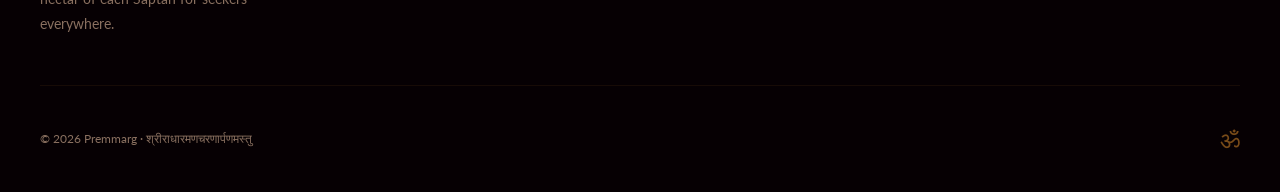
==== commit 292ff34b: "Fix JavaScript syntax error in app.js and bump cache version to v=2.5" ====
--- a/index.html
+++ b/index.html
@@ -5,7 +5,7 @@
   <meta name="viewport" content="width=device-width, initial-scale=1.0">
   <title>Premmarg – Shrimad Bhagwat Kathā Summaries</title>
   <meta name="description" content="Daily summaries of Shrimad Bhagwat Kathā by Gurudev — in English and Hindi. Immerse in the nectar of Bhagwat Ras.">
-  <link rel="stylesheet" href="css/style.css?v=2.4">
+  <link rel="stylesheet" href="css/style.css?v=2.5">
   <script>
     (function() {
       var theme = localStorage.getItem('premmarg-theme') || 'dark';
@@ -203,7 +203,7 @@
 
 <div id="toast"></div>
 <script src="js/data.js"></script>
-<script src="js/app.js?v=2.4"></script>
+<script src="js/app.js?v=2.5"></script>
 <script>
   // Populate footer saptahs
   document.addEventListener('DOMContentLoaded', () => {
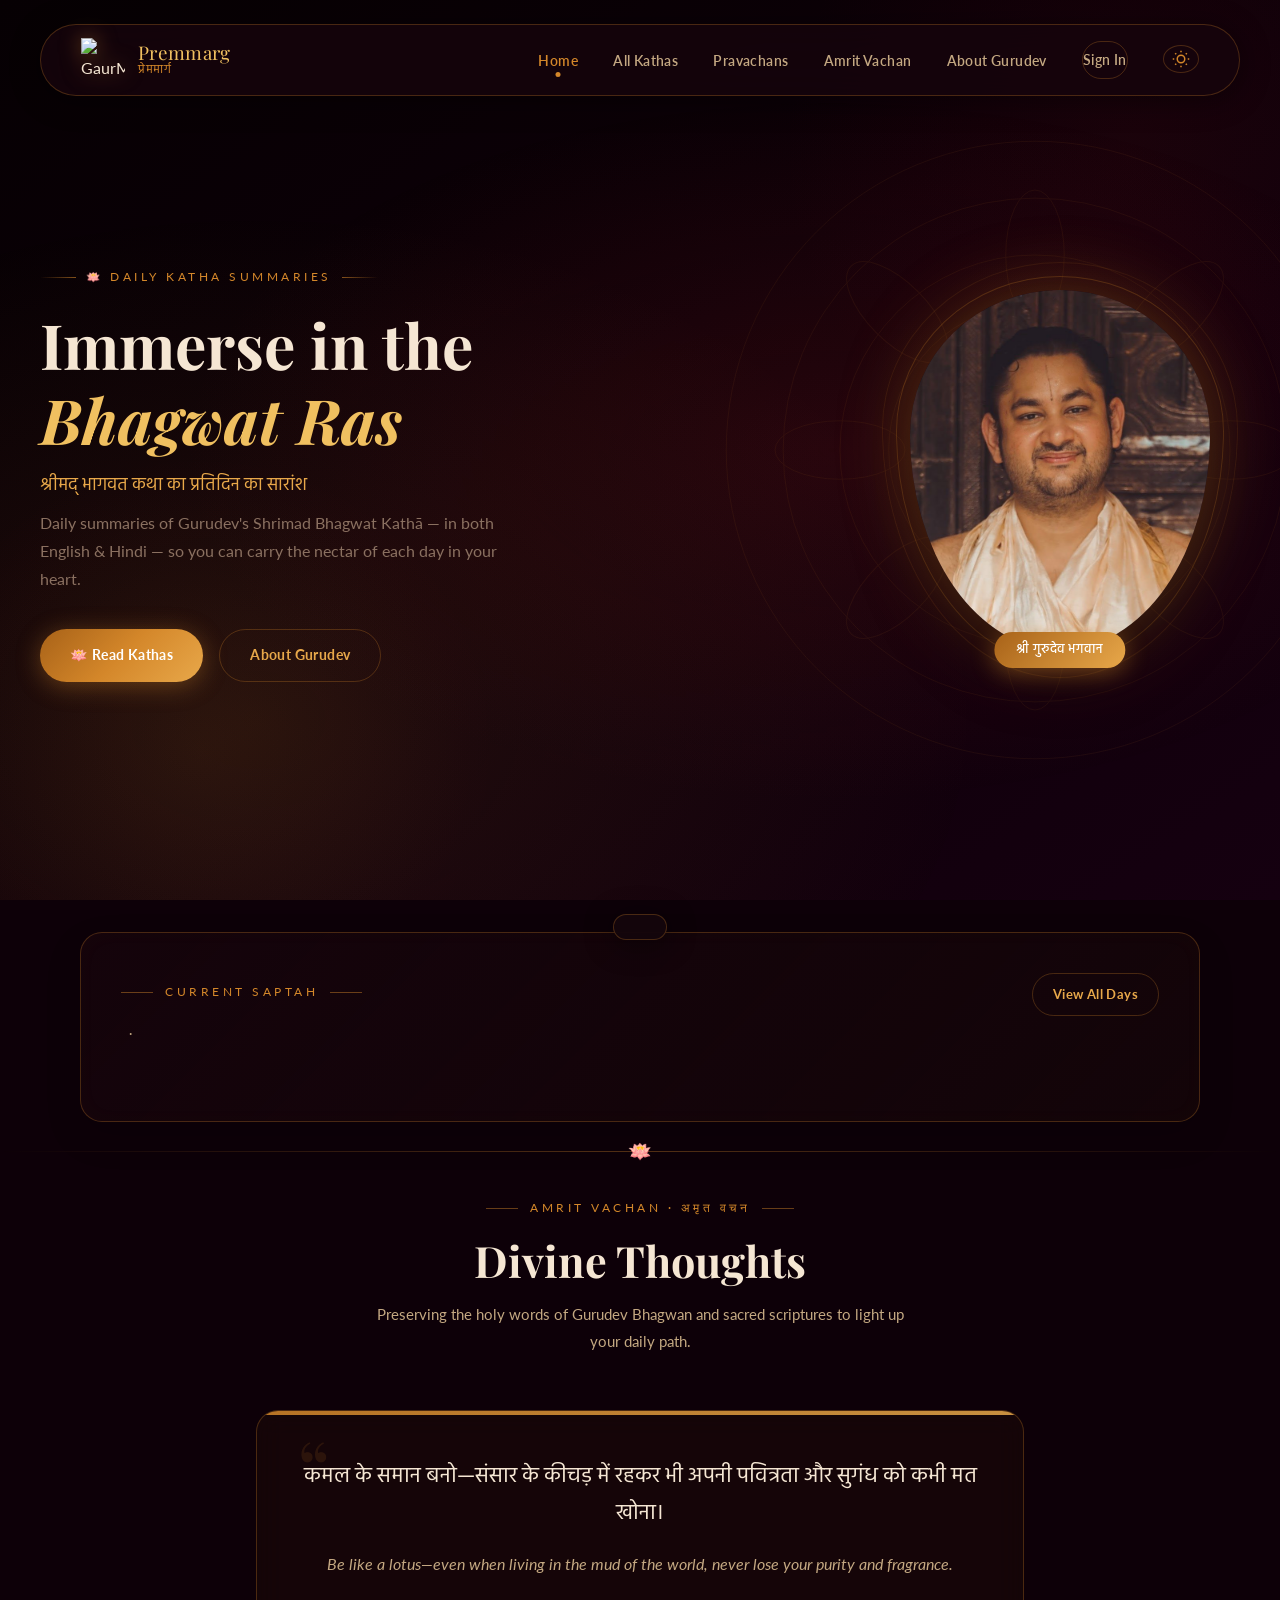
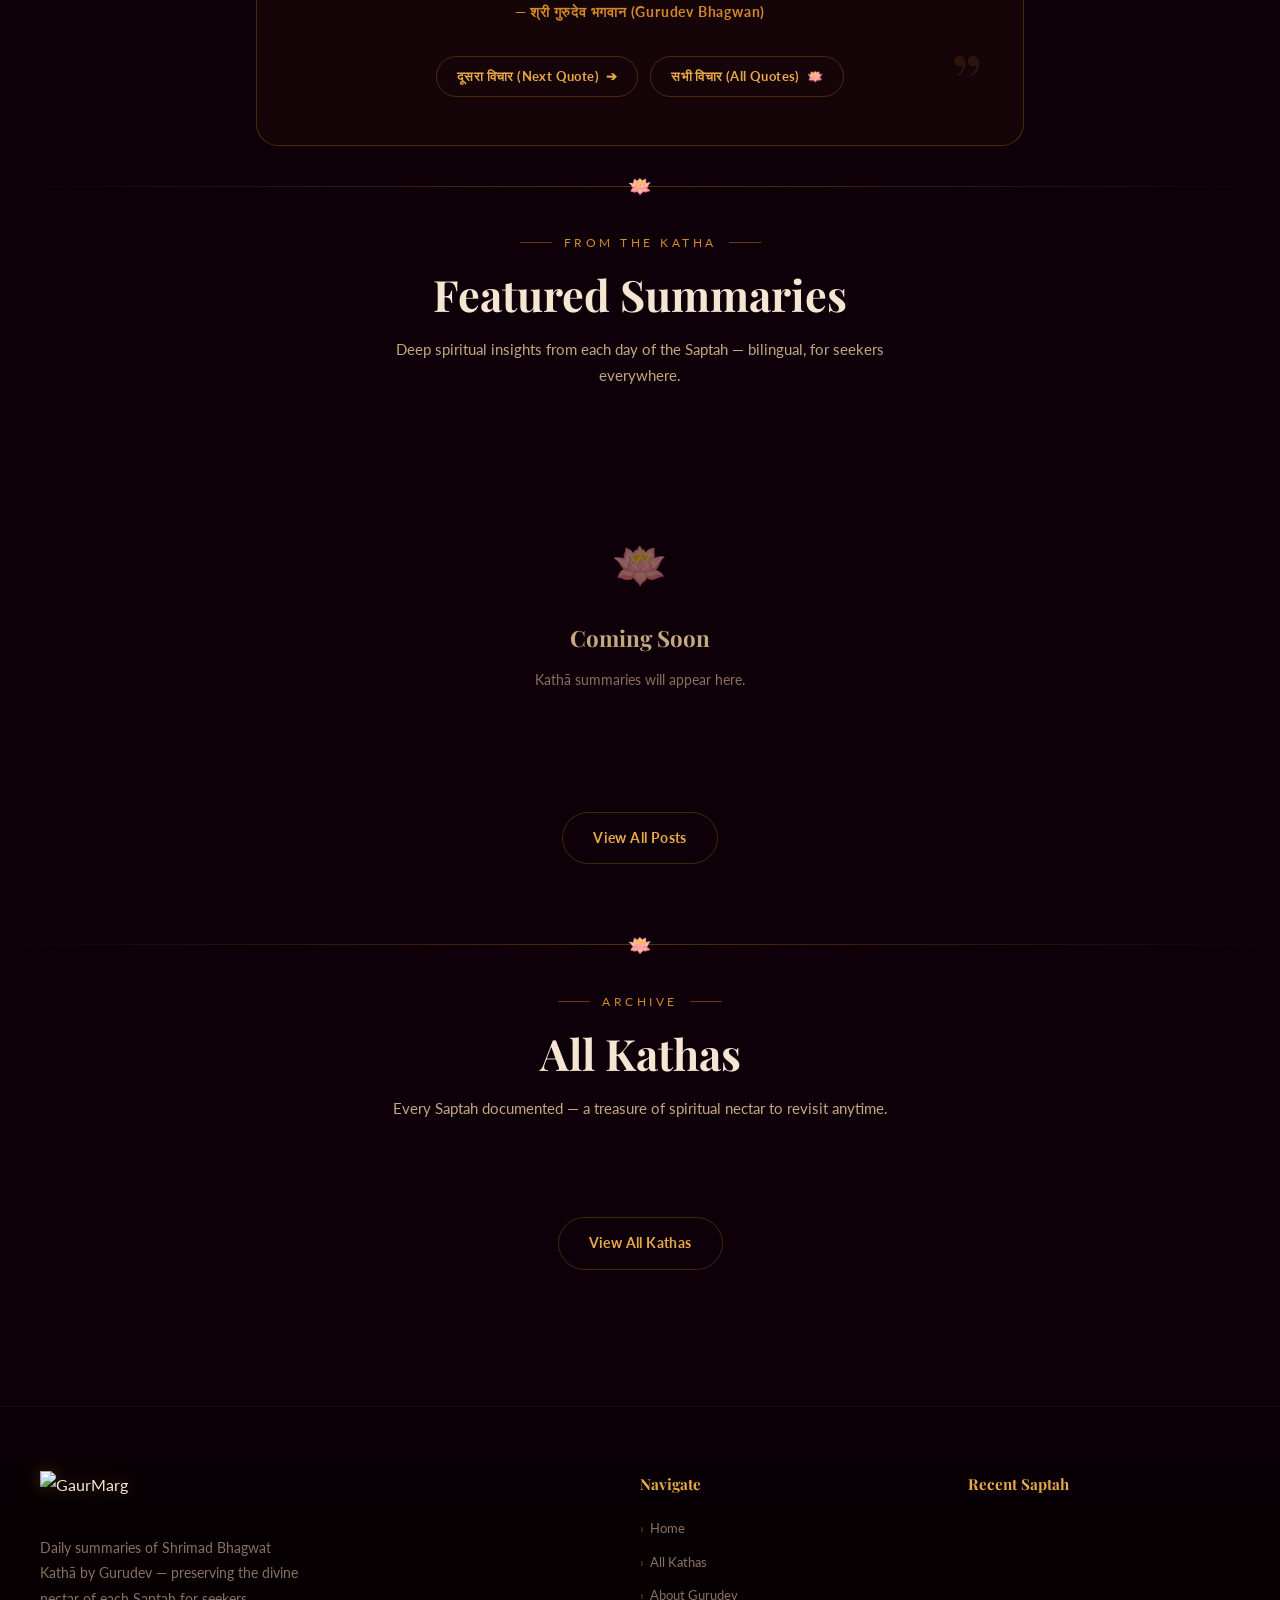
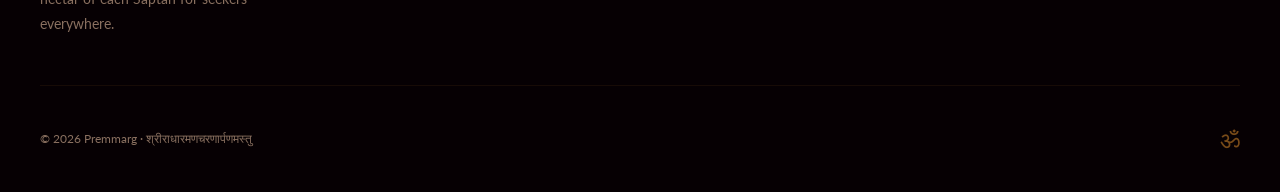
==== commit 04af14ef: "Fix Katha detail page redirect by sanitizing slugs, trimming DB fields, and resilient slug matching" ====
--- a/index.html
+++ b/index.html
@@ -202,18 +202,7 @@
 </footer>
 
 <div id="toast"></div>
-<script src="js/data.js"></script>
-<script src="js/app.js?v=2.5"></script>
-<script>
-  // Populate footer saptahs
-  document.addEventListener('DOMContentLoaded', () => {
-    const ul = document.getElementById('footer-saptahs');
-    if (ul) {
-      ul.innerHTML = Data.getSaptahs().slice(0,4).map(s =>
-        `<li><a href="katha.html?slug=${s.slug}">${s.title} ${s.year}</a></li>`
-      ).join('');
-    }
-  });
-</script>
+<script src="js/data.js?v=2.6"></script>
+<script src="js/app.js?v=2.6"></script>
 </body>
 </html>
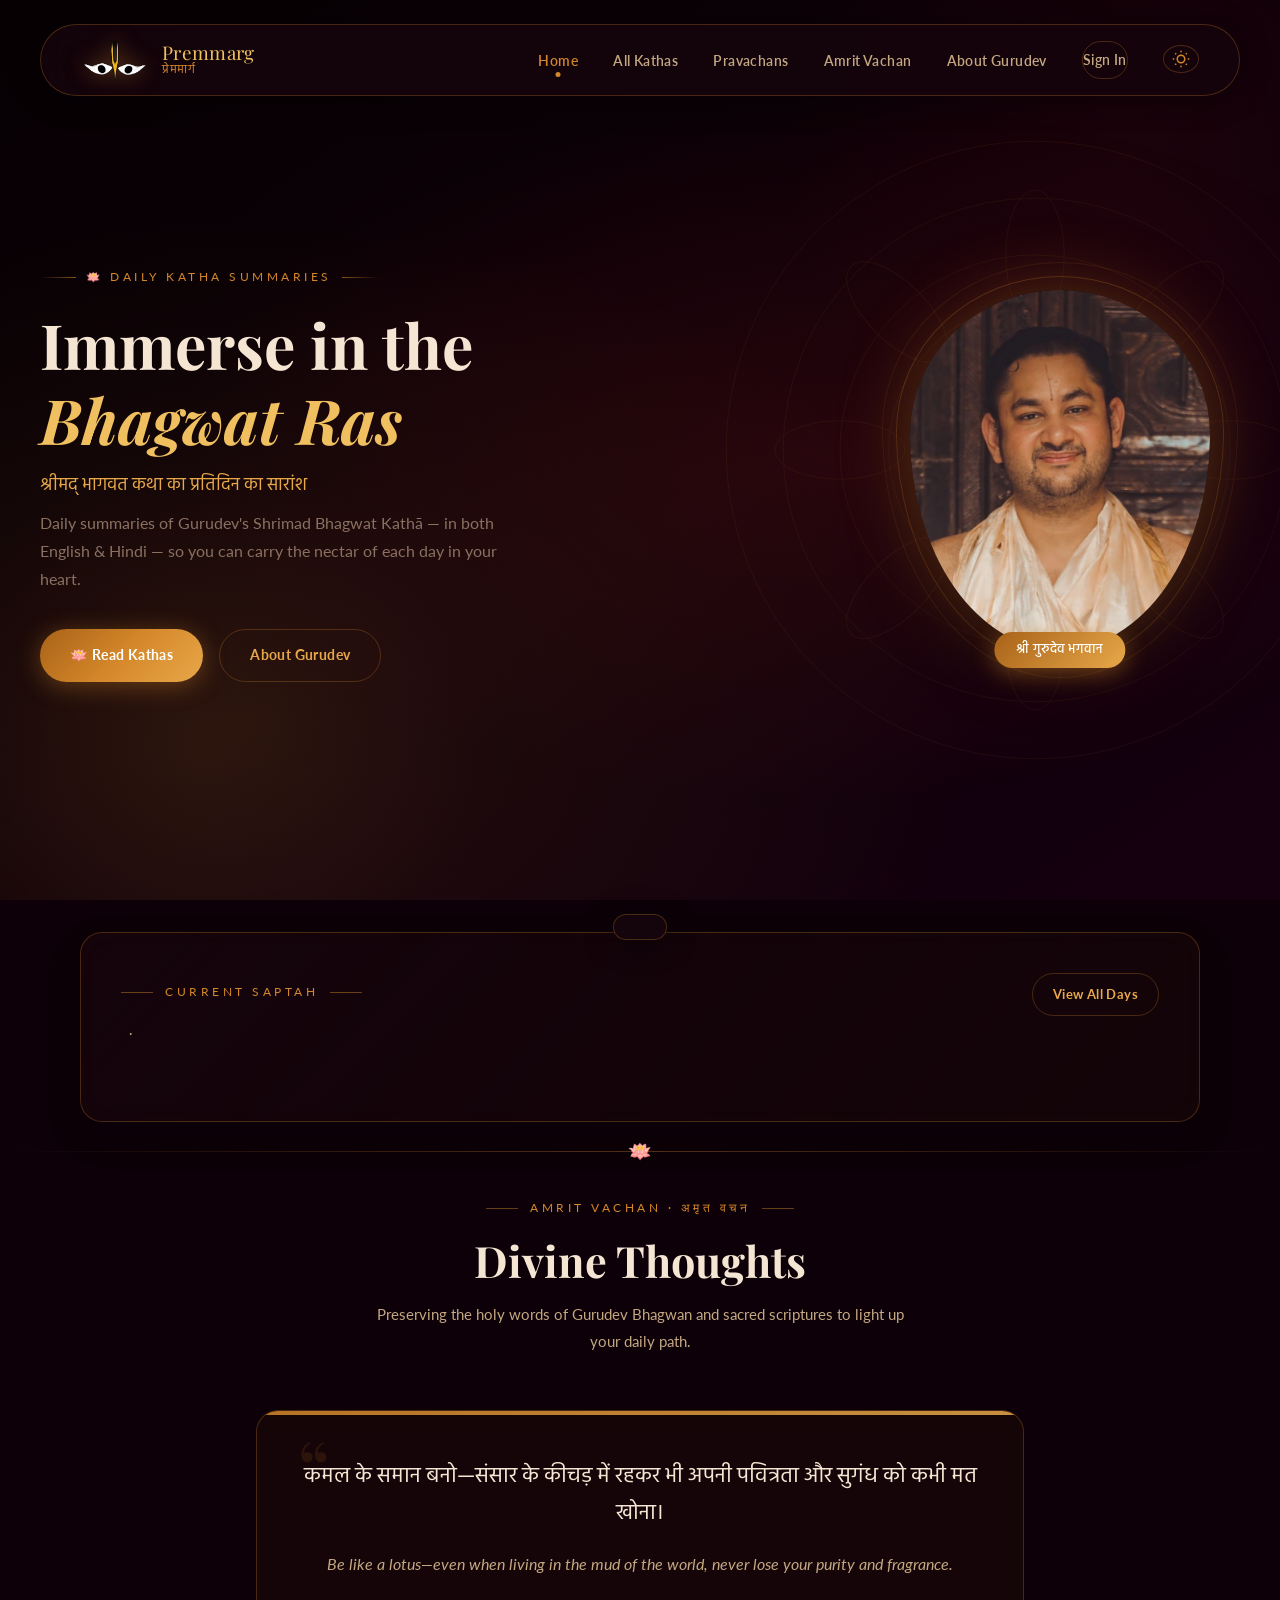
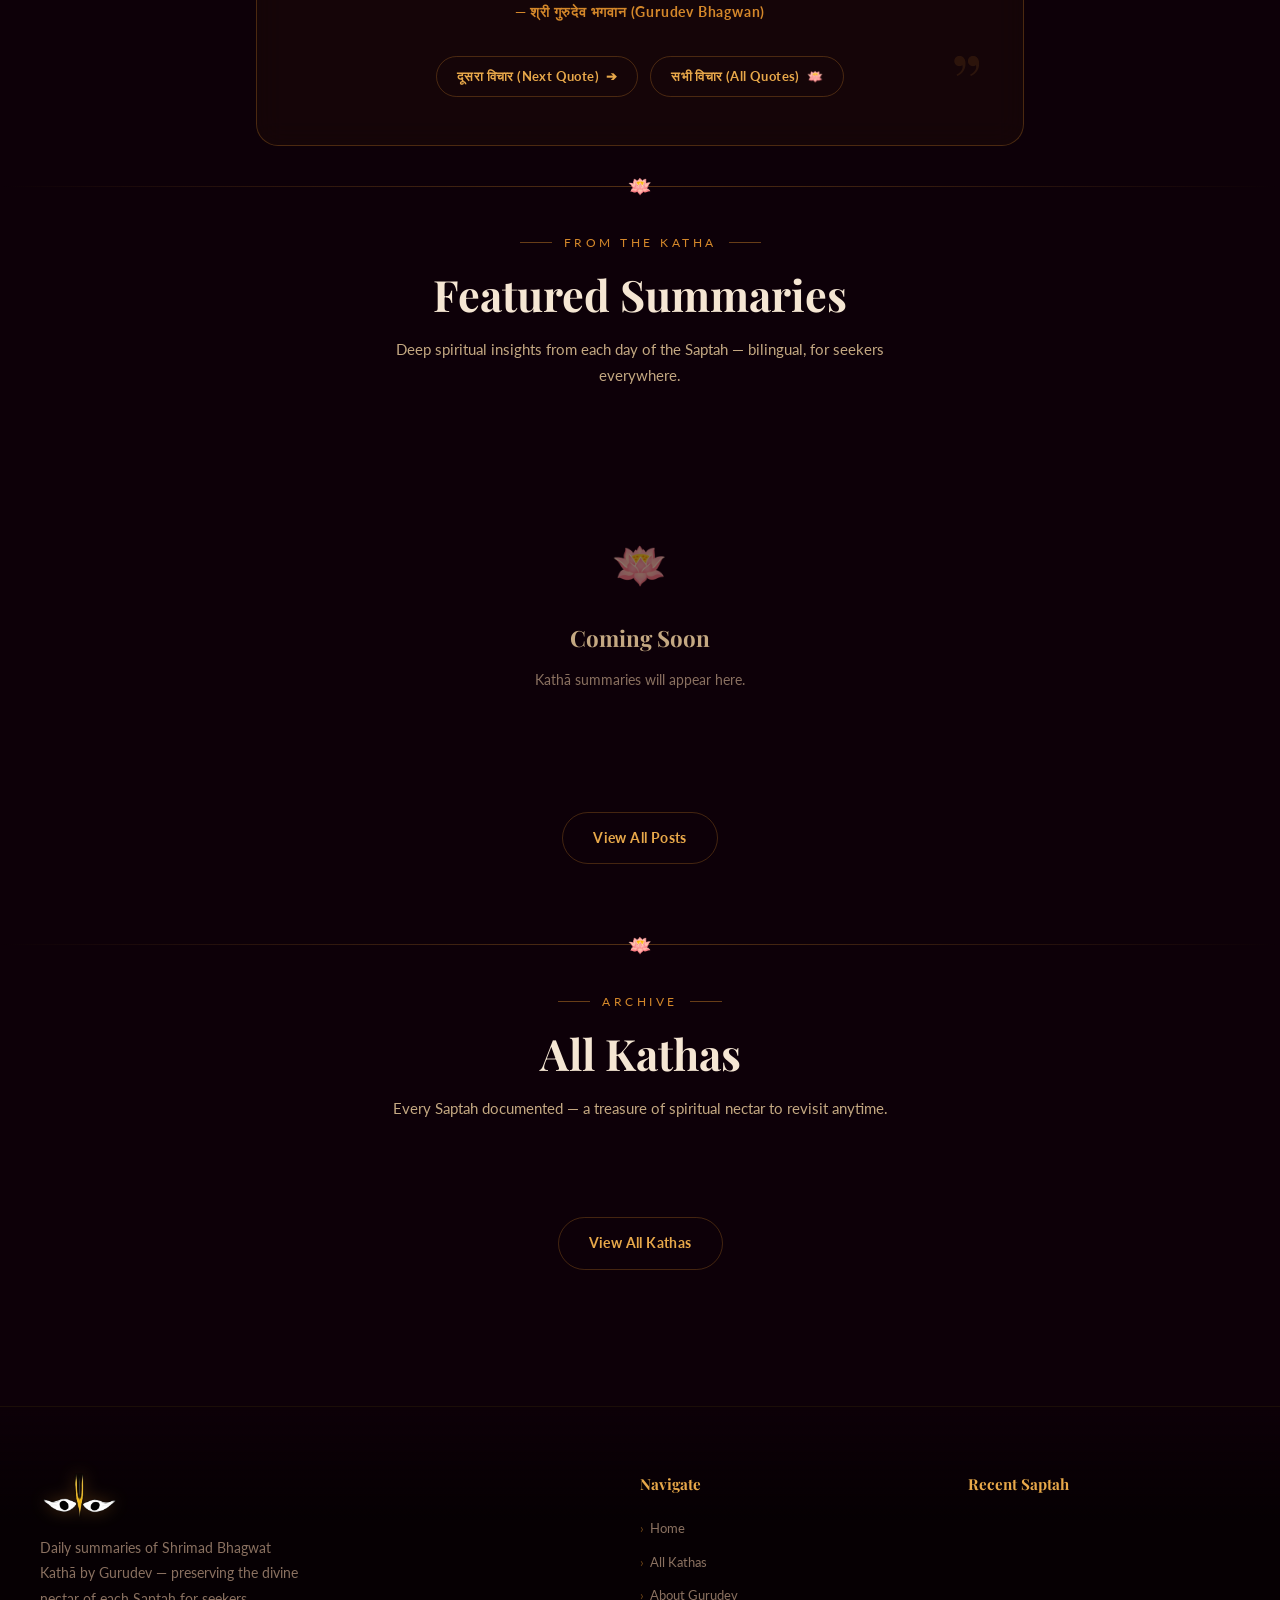
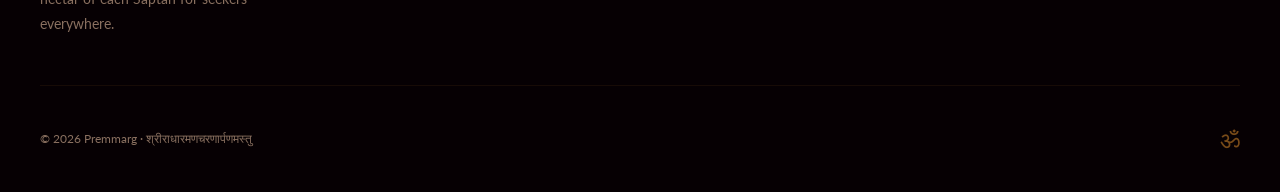
==== commit 7d74a43f: "Set divine lotus eyes and tilak as brand logo in navbar, footer, admin, and favicons" ====
--- a/index.html
+++ b/index.html
@@ -5,7 +5,9 @@
   <meta name="viewport" content="width=device-width, initial-scale=1.0">
   <title>Premmarg – Shrimad Bhagwat Kathā Summaries</title>
   <meta name="description" content="Daily summaries of Shrimad Bhagwat Kathā by Gurudev — in English and Hindi. Immerse in the nectar of Bhagwat Ras.">
-  <link rel="stylesheet" href="css/style.css?v=2.5">
+  <link rel="stylesheet" href="css/style.css?v=2.6">
+  <link rel="icon" type="image/png" sizes="32x32" href="uploads/favicon.png">
+  <link rel="apple-touch-icon" sizes="180x180" href="uploads/apple-touch-icon.png">
   <script>
     (function() {
       var theme = localStorage.getItem('premmarg-theme') || 'dark';
@@ -22,7 +24,7 @@
 <!-- Navbar -->
 <nav class="navbar">
   <a href="index.html" class="nav-brand">
-    <img src="uploads/logo.png" alt="GaurMarg" class="nav-logo">
+    <img src="uploads/logo.png" alt="Premmarg" class="nav-logo">
     <div class="nav-brand-text">
       <span class="nav-brand-name">Premmarg</span>
       <span class="nav-brand-hi">प्रेममार्ग</span>
@@ -179,7 +181,7 @@
 <footer>
   <div class="footer-inner">
     <div class="footer-brand">
-      <img src="uploads/logo.png" alt="GaurMarg" class="footer-brand-logo">
+      <img src="uploads/logo.png" alt="Premmarg" class="footer-brand-logo">
       <p>Daily summaries of Shrimad Bhagwat Kathā by Gurudev — preserving the divine nectar of each Saptah for seekers everywhere.</p>
     </div>
     <div class="footer-col">
--- a/css/style.css
+++ b/css/style.css
@@ -197,8 +197,9 @@
   text-decoration: none;
 }
 .nav-logo {
-  height: 44px;
-  width: 44px;
+  height: 42px;
+  width: auto;
+  max-width: 68px;
   object-fit: contain;
   filter: drop-shadow(0 0 10px rgba(212,135,42,0.5));
   transition: var(--transition-fast);
@@ -1771,6 +1772,9 @@
 }
 .footer-brand-logo {
   height: 48px;
+  width: auto;
+  max-width: 80px;
+  object-fit: contain;
   margin-bottom: 1rem;
   filter: drop-shadow(0 0 8px rgba(212,135,42,0.3));
 }
@@ -2066,6 +2070,7 @@
   .post-reader-wrap { padding: 140px 1.4rem 60px; }
   .about-hero { padding: 140px 1.4rem 50px; }
   .navbar { padding: 0 1.2rem; }
+  .nav-logo { height: 36px; max-width: 58px; }
   .about-stats { grid-template-columns: repeat(3, 1fr); gap: 0.8rem; }
   .toolbar { flex-direction: column; align-items: stretch; }
   .search-wrap { max-width: 100%; }
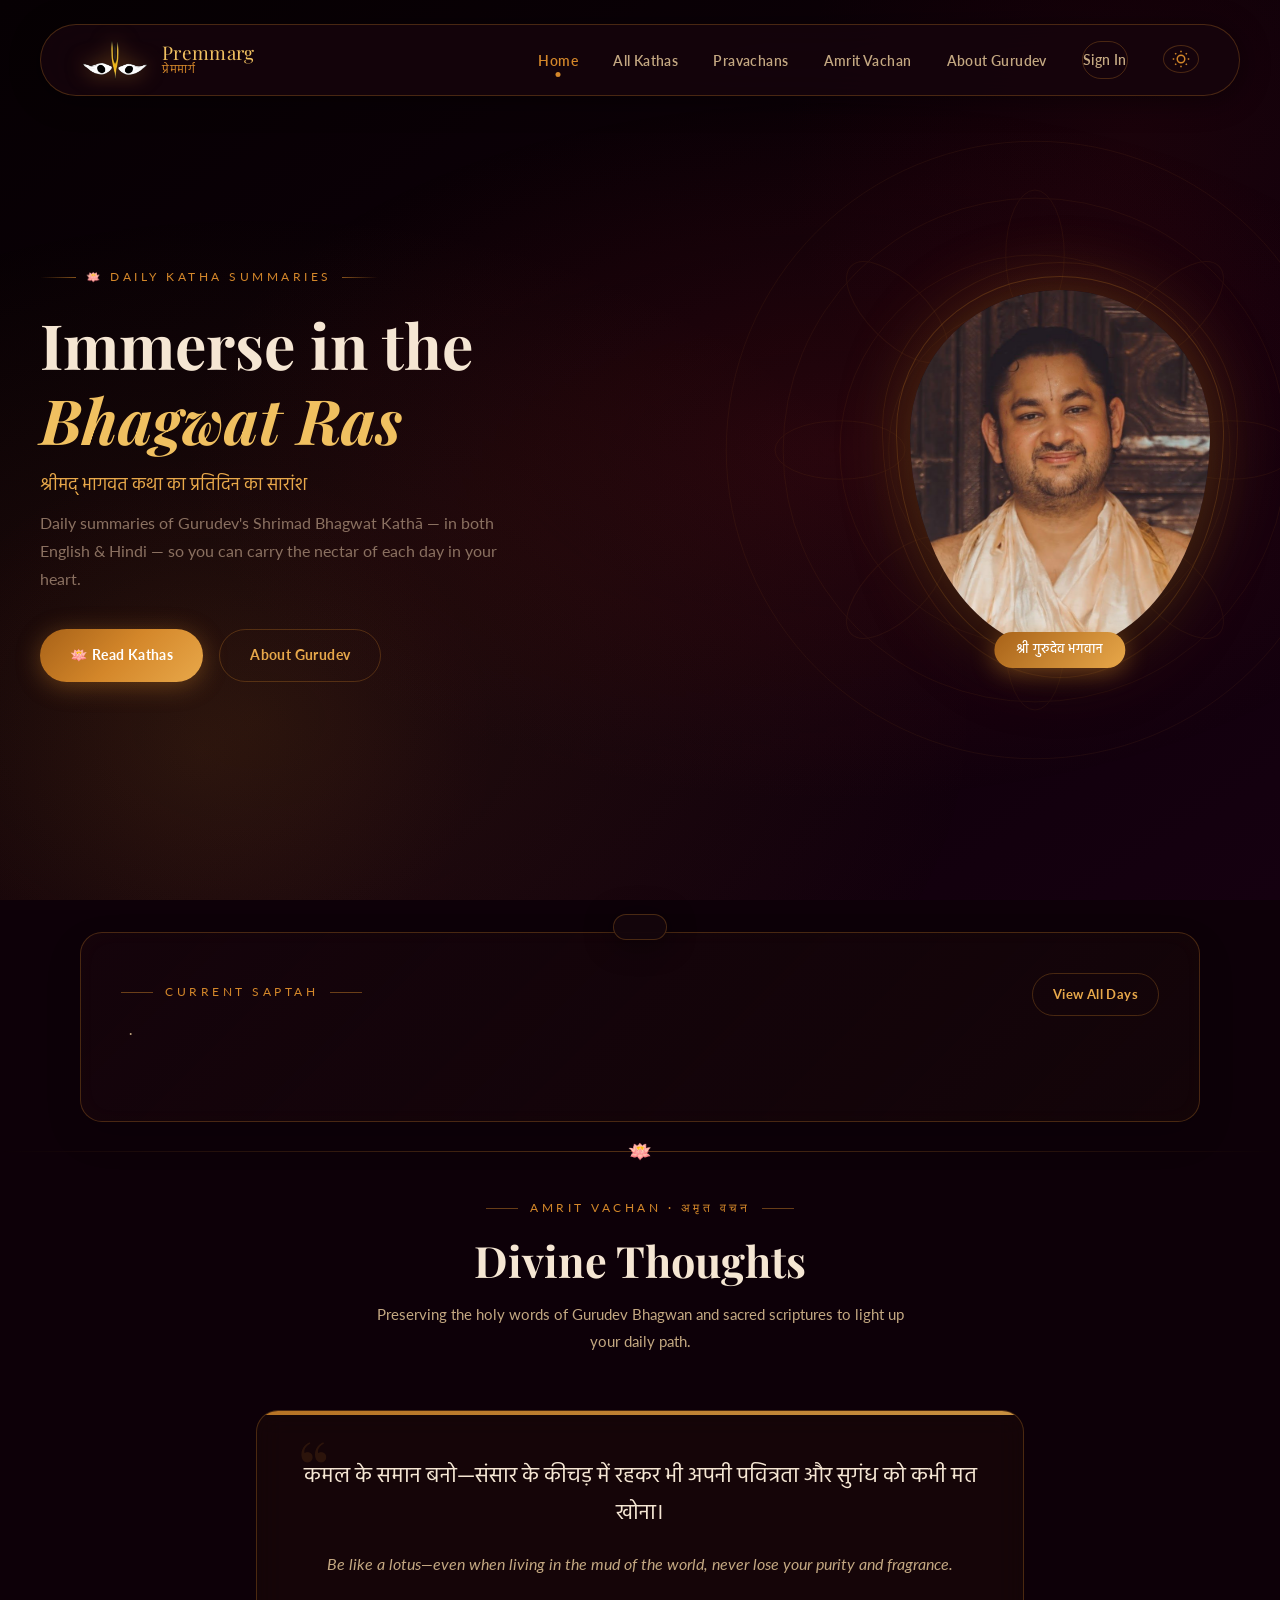
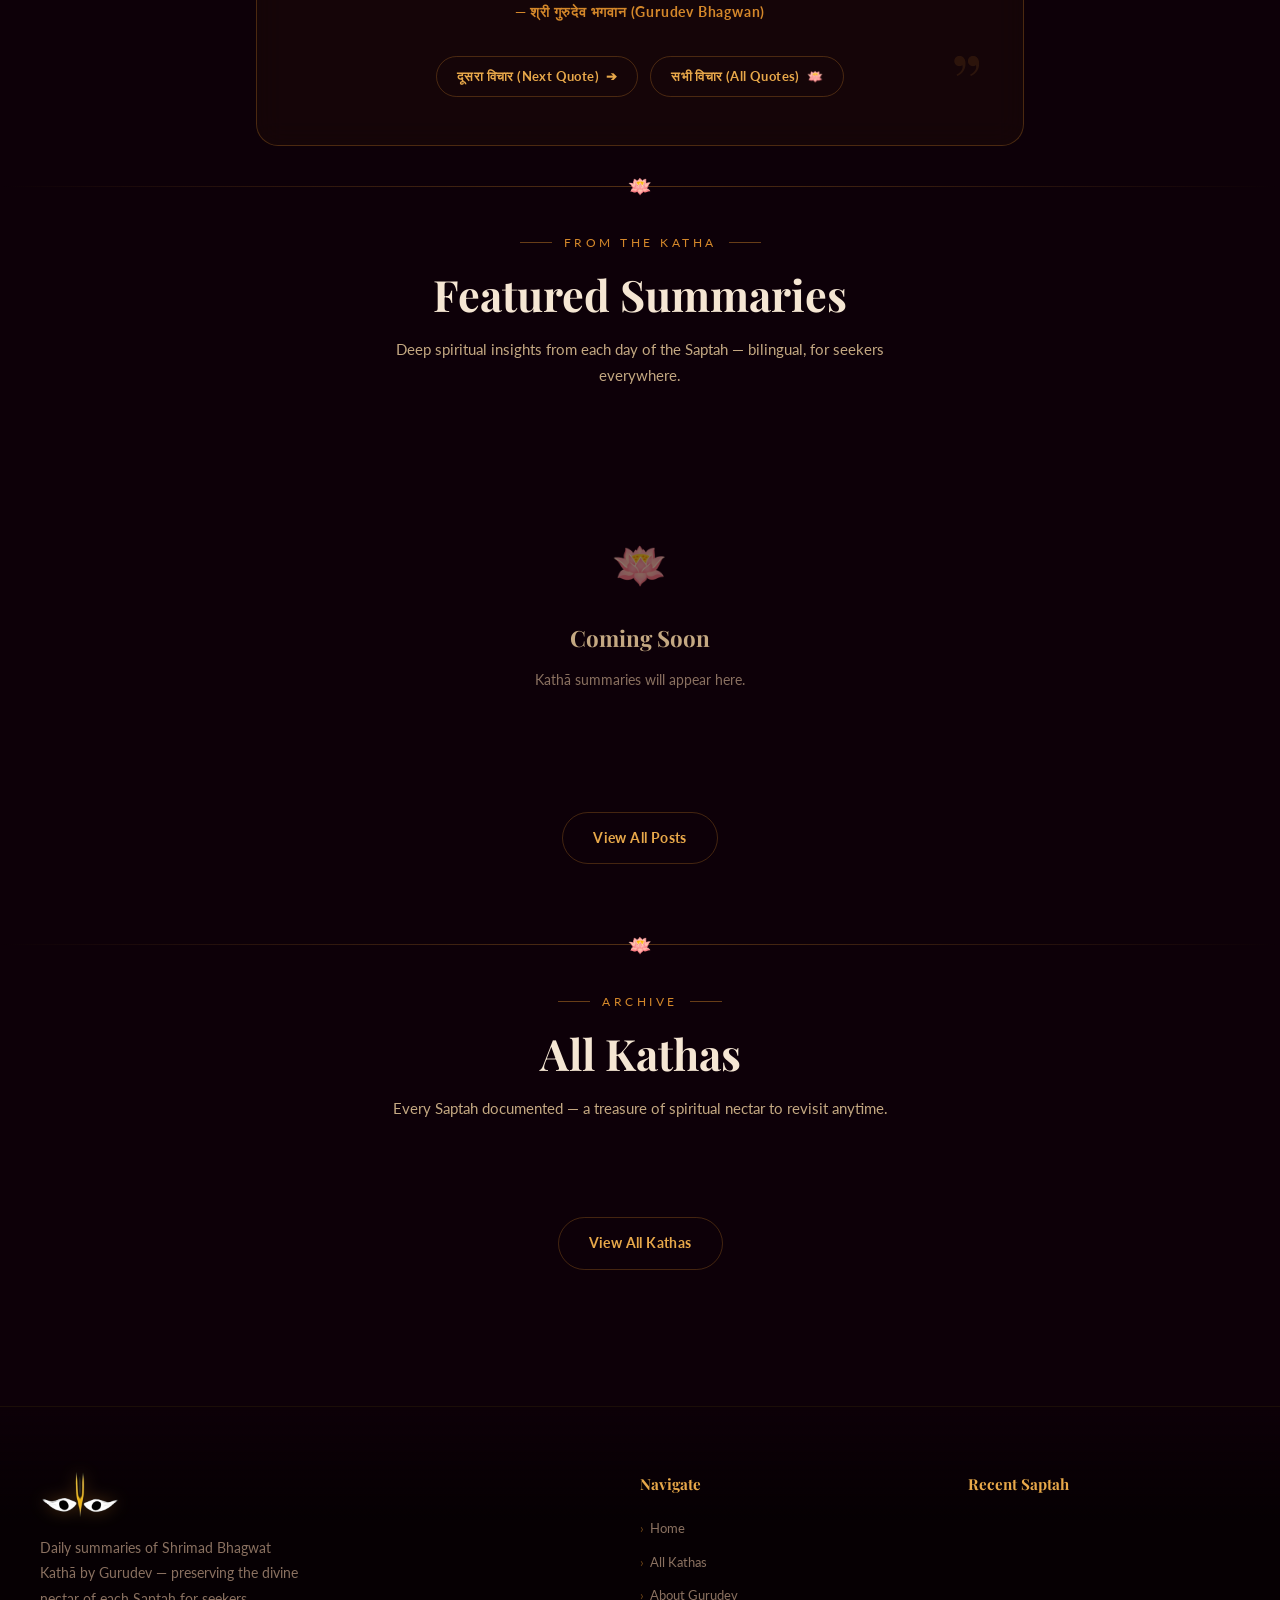
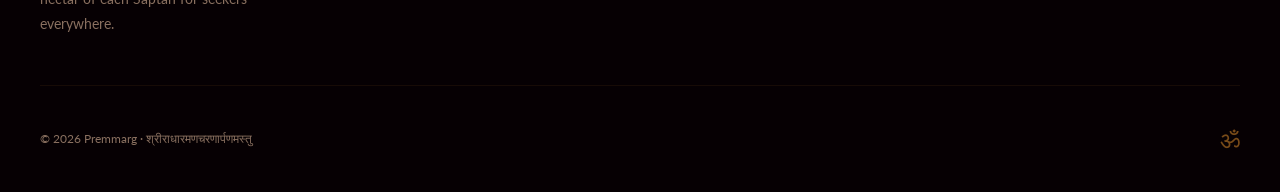
==== commit 0cbe08d1: "Fix logo cache bypass by introducing premmarg_logo.png with v=3.1 cache buster and light mode stylin" ====
--- a/index.html
+++ b/index.html
@@ -5,9 +5,9 @@
   <meta name="viewport" content="width=device-width, initial-scale=1.0">
   <title>Premmarg – Shrimad Bhagwat Kathā Summaries</title>
   <meta name="description" content="Daily summaries of Shrimad Bhagwat Kathā by Gurudev — in English and Hindi. Immerse in the nectar of Bhagwat Ras.">
-  <link rel="stylesheet" href="css/style.css?v=2.6">
-  <link rel="icon" type="image/png" sizes="32x32" href="uploads/favicon.png">
-  <link rel="apple-touch-icon" sizes="180x180" href="uploads/apple-touch-icon.png">
+  <link rel="stylesheet" href="css/style.css?v=2.7">
+  <link rel="icon" type="image/png" sizes="32x32" href="uploads/favicon.png?v=3.1">
+  <link rel="apple-touch-icon" sizes="180x180" href="uploads/apple-touch-icon.png?v=3.1">
   <script>
     (function() {
       var theme = localStorage.getItem('premmarg-theme') || 'dark';
@@ -24,7 +24,7 @@
 <!-- Navbar -->
 <nav class="navbar">
   <a href="index.html" class="nav-brand">
-    <img src="uploads/logo.png" alt="Premmarg" class="nav-logo">
+    <img src="uploads/premmarg_logo.png?v=3.1" alt="Premmarg" class="nav-logo">
     <div class="nav-brand-text">
       <span class="nav-brand-name">Premmarg</span>
       <span class="nav-brand-hi">प्रेममार्ग</span>
@@ -181,7 +181,7 @@
 <footer>
   <div class="footer-inner">
     <div class="footer-brand">
-      <img src="uploads/logo.png" alt="Premmarg" class="footer-brand-logo">
+      <img src="uploads/premmarg_logo.png?v=3.1" alt="Premmarg" class="footer-brand-logo">
       <p>Daily summaries of Shrimad Bhagwat Kathā by Gurudev — preserving the divine nectar of each Saptah for seekers everywhere.</p>
     </div>
     <div class="footer-col">
--- a/css/style.css
+++ b/css/style.css
@@ -205,6 +205,13 @@
   transition: var(--transition-fast);
 }
 .nav-brand:hover .nav-logo { filter: drop-shadow(0 0 16px rgba(212,135,42,0.8)); }
+[data-theme="light"] .nav-logo {
+  background: rgba(13, 0, 8, 0.94);
+  border: 1px solid rgba(212, 135, 42, 0.4);
+  border-radius: 8px;
+  padding: 3px 6px;
+  box-shadow: 0 2px 10px rgba(0, 0, 0, 0.2);
+}
 .nav-brand-text { display: flex; flex-direction: column; line-height: 1.2; }
 .nav-brand-name {
   font-family: var(--font-heading);
